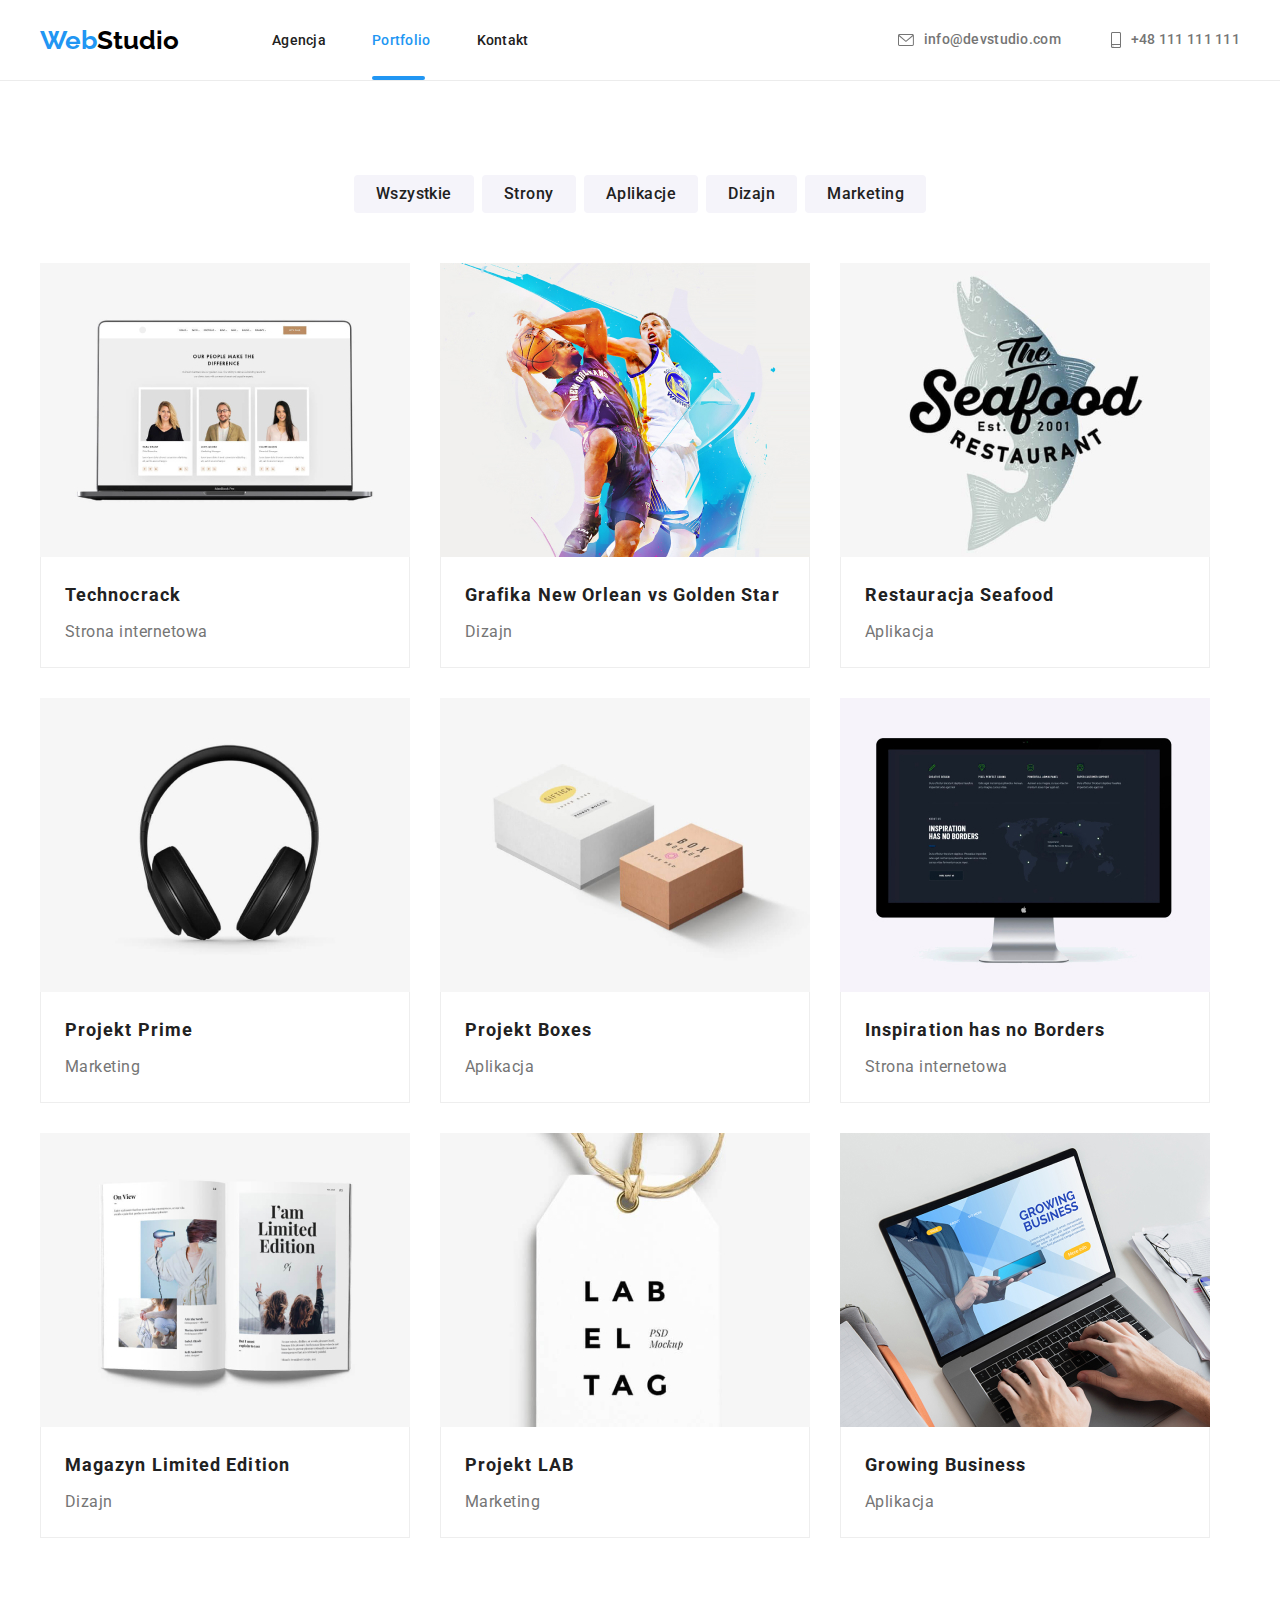
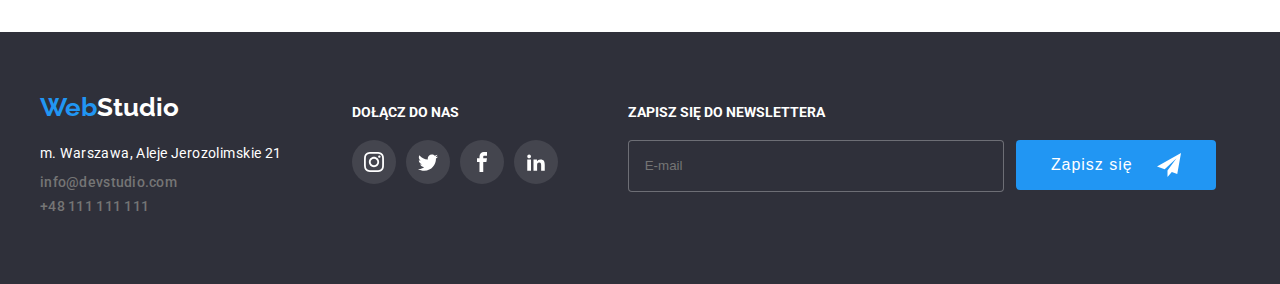
==== portfolio.html @ b1556768 "New files added" ====
<!DOCTYPE html>
<html lang="pl">
  <head>
    <meta charset="UTF-8" />
    <meta http-equiv="X-UA-Compatible" content="IE=edge" />
    <meta name="viewport" content="width=device-width, initial-scale=1.0" />
    <link rel="preconnect" href="https://fonts.googleapis.com" />
    <link
      rel="stylesheet"
      href="https://cdnjs.cloudflare.com/ajax/libs/modern-normalize/1.1.0/modern-normalize.min.css"
      integrity="sha512-wpPYUAdjBVSE4KJnH1VR1HeZfpl1ub8YT/NKx4PuQ5NmX2tKuGu6U/JRp5y+Y8XG2tV+wKQpNHVUX03MfMFn9Q=="
      crossorigin="anonymous"
      referrerpolicy="no-referrer"
    />
    <link rel="preconnect" href="https://fonts.gstatic.com" crossorigin />
    <link
      href="https://fonts.googleapis.com/css2?family=Raleway:wght@700&family=Roboto:wght@400;500;700;900&display=swap"
      rel="stylesheet"
    />
    <link rel="stylesheet" href="css/styles.css" />
    <title>Portfolio</title>
  </head>
  <body>
    <header>
      <!-- NAV BOX -->
      <div class="site-nav">
        <div class="container main-nav-box">
          <nav class="nav-box">
            <a class="logo" href="index.html"><span class="logoweb">Web</span>Studio</a>
            <ul class="list nav-list">
              <li class="nav-list-item">
                <a class="nav-list-item-link" href="index.html">Agencja</a>
              </li>
              <li class="nav-list-item">
                <a class="nav-list-item-link is-active" href="portfolio.html">Portfolio</a>
              </li>
              <li class="nav-list-item">
                <a class="nav-list-item-link" href="index.html">Kontakt</a>
              </li>
            </ul>
          </nav>
          <div class="contact-box">
            <div class="contact-svg">
              <a class="contact-links" href="mailto:info@devstudio.com">
                <svg class="contact-links-svg" width="16" height="12">
                  <use href="images/icons.svg#icon-envelope"></use>
                </svg>
                info@devstudio.com
              </a>
            </div>
            <div class="contact-svg">
              <a class="contact-links" href="tel:+48111111111">
                <svg class="contact-links-svg" width="10" height="16">
                  <use href="images/icons.svg#icon-smartphone"></use>
                </svg>
                +48 111 111 111
              </a>
            </div>
          </div>
        </div>
      </div>
    </header>
    <!-- PICTRURE GRID BUTTON-->
    <main>
      <div class="container section">
        <ul class="list button-list">
          <li><button class="button-list-item" type="button">Wszystkie</button></li>
          <li><button class="button-list-item" type="button">Strony</button></li>
          <li><button class="button-list-item" type="button">Aplikacje</button></li>
          <li><button class="button-list-item" type="button">Dizajn</button></li>
          <li><button class="button-list-item" type="button">Marketing</button></li>
        </ul>
        <!-- PICTRURE GRID -->
        <ul class="list pictures-list">
          <li>
            <div class="pictures-list-item">
              <div class="picture-overlay">
                <img src="images/laptop.jpg" alt="laptop" width="370" height="294" />
                <div class="overlay">
                  <p class="overlay-text">
                    Technocrack jest popularną platformą wykorzystywaną do rozpowszechniania
                    koronawirusa. Firmy wykorzystują tę platformę do celów szpiegowskich i ataków na
                    niezabezpieczone serwery konkurencji
                  </p>
                </div>
              </div>
              <div class="caption-box">
                <h3 class="picture-caption">Technocrack</h3>
                <p class="secondary-picture-caption">Strona internetowa</p>
              </div>
            </div>
          </li>
          <li>
            <div class="pictures-list-item">
              <div class="picture-overlay">
                <img
                  src="images/basketballplayers.jpg"
                  alt="mężczyżni grający w koszykówkę"
                  width="370"
                  height="294"
                />
                <div class="overlay">
                  <p class="overlay-text">
                    Technocrack jest popularną platformą wykorzystywaną do rozpowszechniania
                    koronawirusa. Firmy wykorzystują tę platformę do celów szpiegowskich i ataków na
                    niezabezpieczone serwery konkurencji
                  </p>
                </div>
              </div>
              <div class="caption-box">
                <h3 class="picture-caption">Grafika New Orlean vs Golden Star</h3>
                <p class="secondary-picture-caption">Dizajn</p>
              </div>
            </div>
          </li>
          <li>
            <div class="pictures-list-item">
              <div class="picture-overlay">
                <img
                  src="images/seafoodrestaurant.jpg"
                  alt="logo restauracji z owocami morza"
                  width="370"
                  height="294"
                />
                <div class="overlay">
                  <p class="overlay-text">
                    Technocrack jest popularną platformą wykorzystywaną do rozpowszechniania
                    koronawirusa. Firmy wykorzystują tę platformę do celów szpiegowskich i ataków na
                    niezabezpieczone serwery konkurencji
                  </p>
                </div>
              </div>
              <div class="caption-box">
                <h3 class="picture-caption">Restauracja Seafood</h3>
                <p class="secondary-picture-caption">Aplikacja</p>
              </div>
            </div>
          </li>
          <li>
            <div class="pictures-list-item">
              <div class="picture-overlay">
                <img
                  src="images/headphones.jpg"
                  alt="słuchawki bezprzewodowe"
                  width="370"
                  height="294"
                />
                <div class="overlay">
                  <p class="overlay-text">
                    Technocrack jest popularną platformą wykorzystywaną do rozpowszechniania
                    koronawirusa. Firmy wykorzystują tę platformę do celów szpiegowskich i ataków na
                    niezabezpieczone serwery konkurencji
                  </p>
                </div>
              </div>
              <div class="caption-box">
                <h3 class="picture-caption">Projekt Prime</h3>
                <p class="secondary-picture-caption">Marketing</p>
              </div>
            </div>
          </li>
          <li>
            <div class="pictures-list-item">
              <div class="picture-overlay">
                <img
                  src="images/boxes.jpg"
                  alt="większe białe pudełko i bladoróżowe mniejsze"
                  width="370"
                  height="294"
                />
                <div class="overlay">
                  <p class="overlay-text">
                    Technocrack jest popularną platformą wykorzystywaną do rozpowszechniania
                    koronawirusa. Firmy wykorzystują tę platformę do celów szpiegowskich i ataków na
                    niezabezpieczone serwery konkurencji
                  </p>
                </div>
              </div>
              <div class="caption-box">
                <h3 class="picture-caption">Projekt Boxes</h3>
                <p class="secondary-picture-caption">Aplikacja</p>
              </div>
            </div>
          </li>
          <li>
            <div class="pictures-list-item">
              <div class="picture-overlay">
                <img
                  src="images/monitor.jpg"
                  alt="monitor komputera stacjonarnego"
                  width="370"
                  height="294"
                />
                <div class="overlay">
                  <p class="overlay-text">
                    Technocrack jest popularną platformą wykorzystywaną do rozpowszechniania
                    koronawirusa. Firmy wykorzystują tę platformę do celów szpiegowskich i ataków na
                    niezabezpieczone serwery konkurencji
                  </p>
                </div>
              </div>
              <div class="caption-box">
                <h3 class="picture-caption">Inspiration has no Borders</h3>
                <p class="secondary-picture-caption">Strona internetowa</p>
              </div>
            </div>
          </li>
          <li>
            <div class="pictures-list-item">
              <div class="picture-overlay">
                <img
                  src="images/newspaperpage.jpg"
                  alt="otwarty magazyn/gazeta"
                  width="370"
                  height="294"
                />
                <div class="overlay">
                  <p class="overlay-text">
                    Technocrack jest popularną platformą wykorzystywaną do rozpowszechniania
                    koronawirusa. Firmy wykorzystują tę platformę do celów szpiegowskich i ataków na
                    niezabezpieczone serwery konkurencji
                  </p>
                </div>
              </div>
              <div class="caption-box">
                <h3 class="picture-caption">Magazyn Limited Edition</h3>
                <p class="secondary-picture-caption">Dizajn</p>
              </div>
            </div>
          </li>
          <li>
            <div class="pictures-list-item">
              <div class="picture-overlay">
                <img
                  src="images/pendant.jpg"
                  alt="zawieszka z napisem label tag"
                  width="370"
                  height="294"
                />
                <div class="overlay">
                  <p class="overlay-text">
                    Technocrack jest popularną platformą wykorzystywaną do rozpowszechniania
                    koronawirusa. Firmy wykorzystują tę platformę do celów szpiegowskich i ataków na
                    niezabezpieczone serwery konkurencji
                  </p>
                </div>
              </div>
              <div class="caption-box">
                <h3 class="picture-caption">Projekt LAB</h3>
                <p class="secondary-picture-caption">Marketing</p>
              </div>
            </div>
          </li>
          <li>
            <div class="pictures-list-item">
              <div class="picture-overlay">
                <img
                  src="images/computerwork.jpg"
                  alt="praca na laptopie"
                  width="370"
                  height="294"
                />
                <div class="overlay">
                  <p class="overlay-text">
                    Technocrack jest popularną platformą wykorzystywaną do rozpowszechniania
                    koronawirusa. Firmy wykorzystują tę platformę do celów szpiegowskich i ataków na
                    niezabezpieczone serwery konkurencji
                  </p>
                </div>
              </div>
              <div class="caption-box">
                <h3 class="picture-caption">Growing Business</h3>
                <p class="secondary-picture-caption">Aplikacja</p>
              </div>
            </div>
          </li>
        </ul>
      </div>
    </main>
    <!-- FOOTER BOX -->
    <footer class="footer-box">
      <section class="container main-footer-box">
        <div class="footer-contact-logo">
          <div class="footer-logo">
            <a class="logo secondary-logo" href="index.html"
              ><span class="logoweb">Web</span>Studio</a
            >
          </div>
          <ul class="list contact-list">
            <li><div class="footer-contacts">m. Warszawa, Aleje Jerozolimskie 21</div></li>
            <li>
              <a class="footer-contacts contact-links" href="mailto:info@devstudio.com"
                >info@devstudio.com</a
              >
            </li>
            <li>
              <a class="footer-contacts contact-links" href="tel:+48111111111">+48 111 111 111</a>
            </li>
          </ul>
        </div>
        <div class="social-media-icons-footer">
          <h3 class="footer-header">Dołącz do nas</h3>
          <div class="footer-icons-box">
            <a class="footer-icon-social-media" href="#">
              <svg class="footer-icons" width="44" height="44">
                <use
                  width="20"
                  height="20"
                  x="12"
                  y="12"
                  href="images/icons.svg#icon-instagram"
                ></use>
              </svg>
            </a>
            <a class="footer-icon-social-media" href="#">
              <svg class="footer-icons" width="44" height="44">
                <use
                  width="20"
                  height="20"
                  x="12"
                  y="12"
                  href="images/icons.svg#icon-twitter"
                ></use>
              </svg>
            </a>
            <a class="footer-icon-social-media" href="#">
              <svg class="footer-icons" width="44" height="44">
                <use
                  width="20"
                  height="20"
                  x="12"
                  y="12"
                  href="images/icons.svg#icon-facebook"
                ></use>
              </svg>
            </a>
            <a class="footer-icon-social-media" href="#">
              <svg class="footer-icons" width="44" height="44">
                <use
                  width="20"
                  height="20"
                  x="12"
                  y="12"
                  href="images/icons.svg#icon-linkedin2"
                ></use>
              </svg>
            </a>
          </div>
        </div>
        <div class="newsletter-box">
          <label for="newsletter-email"
            ><h3 class="footer-header">Zapisz się do newslettera</h3></label
          >
          <div class="newsletter-label">
            <input
              id="newsletter-email"
              type="email"
              name="email"
              class="newsletter-input"
              placeholder="E-mail"
            />
            <button class="newsletter-button" type="submit">
              <div class="newsletter-button-box">
                Zapisz się
                <svg class="newsletter-icon-svg" width="24" height="24">
                  <use href="images/icons.svg#icon-icon-send"></use>
                </svg>
              </div>
            </button>
          </div>
        </div>
      </section>
    </footer>
  </body>
</html>
---- css/styles.css ----
:root {
  --brand-color: #212121;
  --secondary-color: #757575;
  --focus-color: #2196f3;
  --white-color: #ffffff;
  --black-color: #000000;
  --main-background-color: #2f303a;
  --button-background-color: #f5f4fa;
  --title-background-color: rgba(47, 48, 58, 0.4);
  --icon-color: #afb1b8;
}

body {
  font-family: 'Roboto', sans-serif;
  color: var(--brand-color);
}

.logo {
  font-family: 'Raleway', sans-serif;
  font-weight: 700;
  font-size: 26px;
  text-decoration: none;
  color: var(--black-color);
}

.logoweb {
  color: var(--focus-color);
}

.nav-list-item {
  font-family: 'Roboto', sans-serif;
  font-weight: 500;
  font-size: 14px;
  line-height: 1, 1;
  letter-spacing: 0.02em;
  color: var(--brand-color);
}

.nav-list-item-link {
  color: var(--brand-color);
  text-decoration: none;
  transition-property: color;
  transition-duration: 250ms;
  transition-timing-function: cubic-bezier(0.4, 0, 0.2, 1);
}

.nav-list-item-link:hover,
.nav-list-item-link:focus {
  color: var(--focus-color);
  text-decoration: none;
}
.is-active {
  position: relative;
  color: var(--focus-color);
}
.is-active::after {
  content: '';
  display: block;
  position: absolute;
  width: 53px;
  height: 4px;
  top: 44px;
  background-color: var(--focus-color);
  border-radius: 2px;
}
.contact-links {
  font-family: 'Roboto', sans-serif;
  font-weight: 500;
  font-size: 14px;
  line-height: 1.1;
  letter-spacing: 0.02em;
  color: var(--secondary-color);
  text-decoration: none;
  display: flex;
  gap: 10px;
  align-items: center;
  transition-property: color;
  transition-duration: 250ms;
  transition-timing-function: cubic-bezier(0.4, 0, 0.2, 1);
}

.contact-links:hover,
.contact-links:focus {
  color: var(--focus-color);
  text-decoration: none;
}
.contact-links-svg {
  fill: var(--secondary-color);
  transition-property: fill;
  transition-duration: 250ms;
  transition-timing-function: cubic-bezier(0.4, 0, 0.2, 1);
}
.contact-links:hover > .contact-links-svg,
.contact-links:focus > .contact-links-svg {
  fill: var(--focus-color);
}
.page-title {
  font-weight: 900;
  font-size: 44px;
  line-height: 1.36;
  text-align: center;
  letter-spacing: 0.06em;
  text-transform: uppercase;
  color: var(--white-color);
}
.title-section {
  background-color: var(--main-background-color);
}
.title-box {
  max-width: 1600px;
  background-image: linear-gradient(
      to top,
      var(--title-background-color),
      var(--title-background-color)
    ),
    url('../images/backgroundpic.jpg');
  background-position: center;
  margin: 0 auto;
}

.button-title {
  font-weight: 700;
  font-size: 16px;
  line-height: 1.87;
  display: flex;
  align-items: center;
  text-align: center;
  letter-spacing: 0.06em;
  color: var(--white-color);
  background: var(--focus-color);
  cursor: pointer;
  border-radius: 4px;
  border: none;
  padding: 10px 41px 10px 42px;
}

.main-text {
  font-size: 14px;
  line-height: 1.71;
  letter-spacing: 0.03em;
  color: var(--secondary-color);
}

.main-text-title {
  font-weight: 700;
  font-size: 14px;
  line-height: 1.14;
  letter-spacing: 0.03em;
  text-transform: uppercase;
  margin-bottom: 10px;
  margin-top: 30px;
}

.secondary-heading {
  font-weight: 700;
  font-size: 36px;
  line-height: 1.16;
  text-align: center;
  letter-spacing: 0.03em;
  margin-bottom: 50px;
}

.team-name {
  font-weight: 500;
  font-size: 16px;
  line-height: 1.18;
  text-align: center;
  letter-spacing: 0.03em;
  margin-top: 30px;
  margin-bottom: 10px;
  padding: 0;
}

.team-job {
  font-size: 16px;
  line-height: 1.18;
  text-align: center;
  letter-spacing: 0.03em;
  color: var(--secondary-color);
  margin-bottom: 16px;
}

.footer-box {
  background-color: var(--main-background-color);
}

.contact-list {
  font-size: 14px;
  line-height: 1.71;
  letter-spacing: 0.03em;
  color: var(--white-color);
}
.button-list-item {
  font-family: inherit;
  font-weight: 500;
  font-size: 16px;
  line-height: 1.62;
  text-align: center;
  letter-spacing: 0.03em;
  background-color: var(--button-background-color);
  color: inherit;
  cursor: pointer;
  padding: 6px 22px;
  border: none;
  border-radius: 4px;
  transition-property: color, background-color, box-shadow;
  transition-duration: 250ms;
  transition-timing-function: cubic-bezier(0.4, 0, 0.2, 1);
}

.button-list-item:hover,
.button-list-item:focus {
  color: var(--white-color);
  background-color: var(--focus-color);
  box-shadow: 0px 2px 2px 0px rgba(0, 0, 0, 0.12);
  box-shadow: 0px 1px 2px 0px rgba(0, 0, 0, 0.08);
  box-shadow: 0px 3px 1px 0px rgba(0, 0, 0, 0.1);
}

.picture-caption {
  font-weight: 700;
  font-size: 18px;
  line-height: 2;
  letter-spacing: 0.06em;
  padding-left: 24px;
  padding-right: 24px;
  padding-top: 20px;
  margin-bottom: 4px;
}

.secondary-picture-caption {
  font-size: 16px;
  line-height: 1.87;
  letter-spacing: 0.03em;
  color: var(--secondary-color);
  padding: 0 24px 20px;
}
.list {
  list-style-type: none;
}
* {
  margin: 0;
  padding: 0;
}
.container {
  max-width: 1200px;
  margin: 0 auto;
  padding-left: 15px;
  padding-right: 15px;
}
.main-nav-box {
  display: flex;
  justify-content: space-between;
  align-items: center;
}
.nav-box {
  display: flex;
  align-items: center;
}
.nav-list {
  display: flex;
  gap: 46px;
  padding-top: 32px;
  padding-bottom: 32px;
  margin-left: 93px;
}
.contact-box {
  display: flex;
  padding-top: 32px;
  padding-bottom: 32px;
  gap: 50px;
}
.site-nav {
  border-bottom: 1px solid #ececec;
}
.title-container {
  display: flex;
  flex-direction: column;
  align-items: center;
  justify-content: center;
  gap: 30px;
  padding: 200px 0;
}
.section {
  padding-top: 94px;
  padding-bottom: 94px;
}
.main-text-list {
  display: flex;
  gap: 30px;
  padding: 0;
}
.picture-box {
  display: flex;
  justify-content: space-between;
  gap: 30px;
  margin-bottom: 94px;
}
.team-list {
  display: flex;
  justify-content: space-between;
  padding: 0;
  gap: 30px;
}
.team-list-item {
  background-color: #ffffff;
  border-bottom-right-radius: 4px;
  border-bottom-left-radius: 4px;
  box-shadow: 0px 2px 1px 0px rgba(0, 0, 0, 0.2);
  box-shadow: 0px 1px 1px 0px rgba(0, 0, 0, 0.14);
  box-shadow: 0px 1px 3px 0px rgba(0, 0, 0, 0.12);
}
.team-section {
  background-color: #f5f4fa;
}
.footer-logo {
  padding-top: 60px;
  margin-bottom: 20px;
}
.footer-contacts {
  margin-bottom: 9px;
}
.contact-list {
  padding-bottom: 60px;
}
.button-list {
  display: flex;
  align-items: center;
  gap: 8px;
  justify-content: center;
  margin-bottom: 50px;
}
.pictures-list {
  display: flex;
  flex-wrap: wrap;
  gap: 30px;
}
.pictures-list-item {
  flex-basis: calc((100% - 60px) / 3);
  transition-property: box-shadow;
  transition-duration: 250ms;
  transition-timing-function: cubic-bezier(0.4, 0, 0.2, 1);
}
.caption-box {
  border-bottom: 1px solid #eeeeee;
  border-left: 1px solid #eeeeee;
  border-right: 1px solid #eeeeee;
}
.pictures-list-item * {
  display: block;
}
.team-list-item * {
  display: block;
}
.secondary-logo {
  color: var(--white-color);
}
.pictures-list-item:hover {
  box-shadow: 1px 4px 6px 0px rgba(0, 0, 0, 0.16);
  box-shadow: 0px 4px 4px 0px rgba(0, 0, 0, 0.06);
  box-shadow: 0px 1px 1px 0px rgba(0, 0, 0, 0.12);
}
.logos-box {
  display: flex;
  gap: 30px;
}
.main-text-icon {
  display: flex;
  justify-content: center;
  align-items: center;
  padding: 25px 100px;
  background-color: var(--button-background-color);
  border-radius: 4px;
}
.team-icons {
  fill: var(--icon-color);
  transition-property: fill;
  transition-duration: 250ms;
  transition-timing-function: cubic-bezier(0.4, 0, 0.2, 1);
}
.social-media-icons-box {
  display: flex;
  align-items: center;
  justify-content: space-between;
  padding-bottom: 30px;
  padding-left: 32px;
  padding-right: 32px;
}
.icon-social-media {
  transition-property: background-color, border-radius;
  transition-duration: 250ms;
  transition-timing-function: cubic-bezier(0.4, 0, 0.2, 1);
}
.icon-social-media:hover,
.icon-social-media:focus {
  background-color: var(--focus-color);
  border-radius: 50%;
}
.icon-social-media:hover > .team-icons,
.icon-social-media:focus > .team-icons {
  fill: var(--white-color);
}
.client-logo {
  border: 1px solid var(--icon-color);
  border-radius: 4px;
  display: flex;
  align-items: center;
  justify-content: center;
  fill: var(--icon-color);
  padding: 16px 32px;
  transition-property: fill, border-color;
  transition-duration: 250ms;
  transition-timing-function: cubic-bezier(0.4, 0, 0.2, 1);
}
.client-logo:hover,
.client-logo:focus {
  fill: var(--focus-color);
  border-color: var(--focus-color);
}
.main-footer-box {
  display: flex;
  justify-items: space-between;
  gap: 70px;
}
.footer-icons-box {
  display: flex;
  align-items: center;
  justify-content: space-between;
  padding-bottom: 100px;
  padding-top: 20px;
  gap: 10px;
}
.footer-icon-social-media {
  text-decoration: none;
  background-color: rgba(255, 255, 255, 0.1);
  border-radius: 50%;
  width: 44px;
  height: 44px;
  transition-property: background-color;
  transition-duration: 250ms;
  transition-timing-function: cubic-bezier(0.4, 0, 0.2, 1);
}
.footer-icons {
  fill: var(--white-color);
}
.footer-icon-social-media:hover,
.footer-icon-social-media:focus {
  background-color: var(--focus-color);
  border-radius: 50%;
}
.footer-header {
  color: var(--white-color);
  text-transform: uppercase;
  font-size: 14px;
  line-height: 16px;
}
.newsletter-box {
  padding-top: 72px;
}
.social-media-icons-footer {
  padding-top: 72px;
}
.is-hidden {
  pointer-events: none;
  visibility: hidden;
  opacity: 0;
}
.modal {
  position: absolute;
  background-color: var(--white-color);
  box-shadow: 0px 2px 1px 0px rgba(0, 0, 0, 0.2);
  box-shadow: 0px 1px 1px 0px rgba(0, 0, 0, 0.14);
  box-shadow: 0px 1px 3px 0px rgba(0, 0, 0, 0.12);
  width: 528px;
  height: 581px;
  top: 221px;
  transition-property: transform;
  transition-duration: 300ms;
  transition-timing-function: linear;
  transform: scale(1);
}
.is-hidden .modal {
  transform: scale(0);
}
.backdrop-modal {
  position: fixed;
  width: 100%;
  height: 100%;
  background: rgba(0, 0, 0, 0.2);
  top: 0;
  left: 0;
  display: flex;
  align-items: center;
  justify-content: center;
  transition: visibility 500ms linear, opacity 500ms linear;
}

.modal-button {
  position: absolute;
  top: 0;
  right: 0;
  width: 30px;
  height: 30px;
  border-radius: 50%;
  background-color: var(--white-color);
  margin: 8px;
  border: 1px solid rgba(0, 0, 0, 0.1);
  color: rgba(0, 0, 0, 1);
}
.picture {
  width: 370px;
  height: 294px;
  position: relative;
}
.picture-descripion {
  text-transform: uppercase;
  font-size: 14px;
  line-height: 16px;
  text-align: Center;
  letter-spacing: 0.03em;
  color: var(--white-color);
  width: 100%;
  height: 70px;
  background: rgba(47, 48, 58, 0.8);
  bottom: 0;
  right: 0;
  position: absolute;
  padding: 27px 90px;
}
.picture-overlay {
  position: relative;
  overflow: hidden;
}
.overlay {
  position: absolute;
  top: 0;
  left: 0;
  width: 100%;
  height: 100%;
  background: rgba(33, 150, 243, 0.9);
  transform: translatey(100%);
  transition: transform 250ms ease;
}
.pictures-list-item:hover .overlay {
  transform: translatex(0);
}
.overlay-text {
  color: var(--white-color);
  font-size: 18px;
  line-height: 28px;
  letter-spacing: 0.03em;
  padding: 49px 45px 49px 45px;
}
.newsletter-button {
  background-color: var(--focus-color);
  color: var(--white-color);
  font-size: 16px;
  line-height: 30px;
  letter-spacing: 0.06em;
  width: 200px;
  height: 50px;
  border: none;
  border-radius: 4px;
  padding: 10px 0;
}
.newsletter-input {
  width: 358px;
  height: 50px;
  background-color: var(--main-background-color);
  border: 1px solid rgba(255, 255, 255, 0.3);
  border-radius: 4px;
  padding-left: 16px;
}
.newsletter-input:focus {
  outline: 0;
}
.newsletter-label {
  display: flex;
  gap: 12px;
  margin-top: 20px;
}
.newsletter-button-box {
  display: flex;
  justify-content: center;
  align-items: center;
  gap: 24px;
}
.modal-form {
  display: flex;
  flex-direction: column;
  padding: 40px;
}
.form-header {
  color: var(--brand-color);
  font-size: 20px;
  line-height: 23px;
  letter-spacing: 0.03em;
  text-align: center;
  margin-bottom: 12px;
}
.label-header {
  color: var(--secondary-color);
  font-size: 12px;
  line-height: 14px;
  text-align: Left;
  letter-spacing: 0.01em;
  margin-bottom: 4px;
}
.modal-form-input {
  width: 100%;
  height: 40px;
  border: 1px solid rgba(33, 33, 33, 0.2);
  border-radius: 4px;
  margin-bottom: 10px;
  transition-property: border;
  transition-duration: 250ms;
  transition-timing-function: cubic-bezier(0.4, 0, 0.2, 1);
  padding-left: 42px;
}
.modal-form-input:focus,
.comment-textarea:focus {
  outline: 0;
  border: 1px solid var(--focus-color);
}
.modal-form-input-box {
  position: relative;
}
.modal-form-icon-svg {
  position: absolute;
  top: 11px;
  left: 12px;
  transition-property: fill;
  transition-duration: 250ms;
  transition-timing-function: cubic-bezier(0.4, 0, 0.2, 1);
}
.modal-form-input:focus + .modal-form-icon-svg {
  fill: var(--focus-color);
}
.comment-textarea {
  padding: 12px 16px;
  border: 1px solid rgba(33, 33, 33, 0.2);
  border-radius: 4px;
  resize: none;
  height: 120px;
  margin-bottom: 20px;
}

.comment-textarea::placeholder {
  font-size: 12px;
  line-height: 14px;
  text-align: Left;
  letter-spacing: 0.01em;
}
.modal-form-button {
  width: 200px;
  height: 50px;
  background-color: var(--focus-color);
  border-radius: 4px;
  border: none;
  color: var(--white-color);
  font-size: 16px;
  line-height: 30px;
  letter-spacing: 0.06em;
  margin: 0 auto;
}
.statute-links {
  color: var(--focus-color);
}
.statute-label {
  color: var(--secondary-color);
  font-size: 14px;
  line-height: 24px;
  letter-spacing: 0.03em;
  margin-bottom: 30px;
  margin-right: auto;
  margin-left: auto;
}
.statute-label .statute-input {
  appearance: none;
  background: var(--white-color);
  margin: 0;
  border: 2px solid var(--black-color);
  border-radius: 4px;
  width: 16px;
  height: 15px;
}
.checkbox-svg {
  display: flex;
  align-items: center;
  justify-content: center;
  position: absolute;
  top: 1px;
  left: 0;
  opacity: 0;
  background-color: var(--focus-color);
  border-radius: 4px;
  width: 16px;
  height: 15px;
}
.statute-label .statute-input:checked + .checkbox-svg {
  opacity: 1;
  fill: var(--white-color);
}
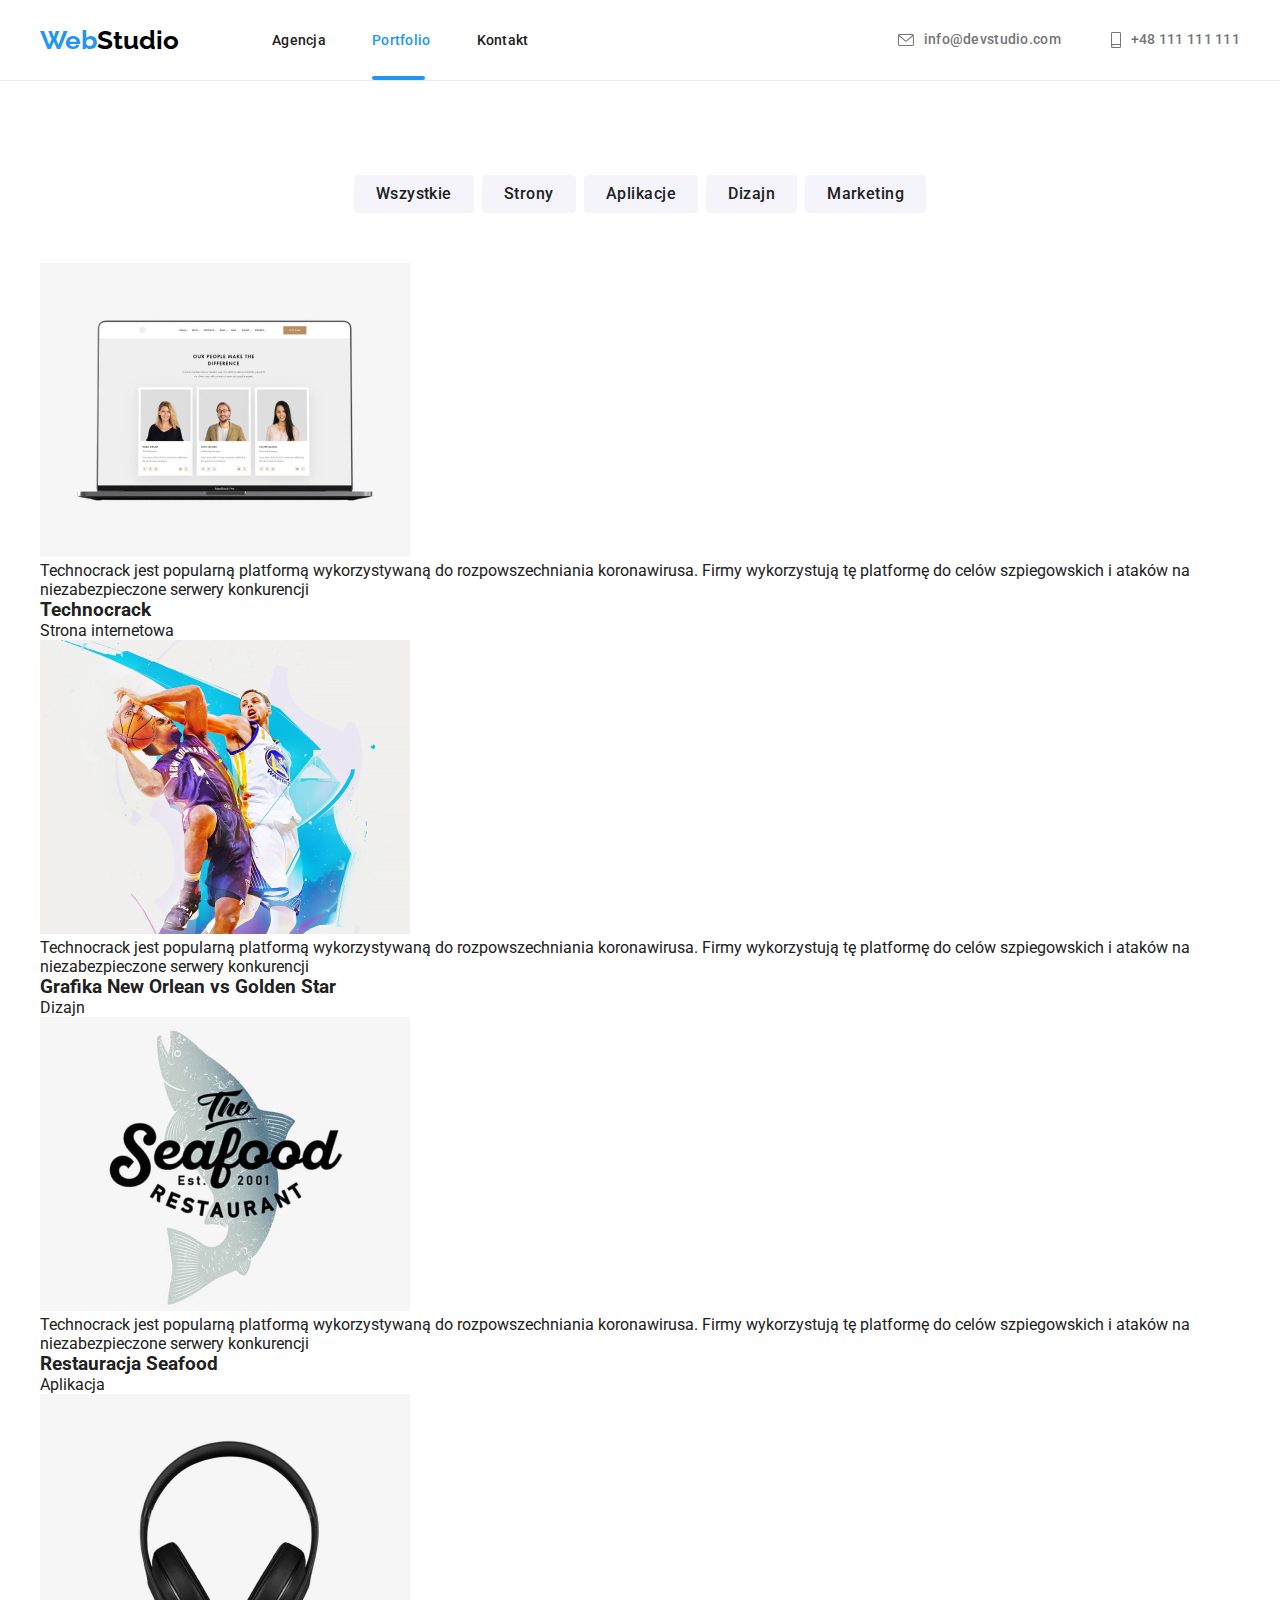
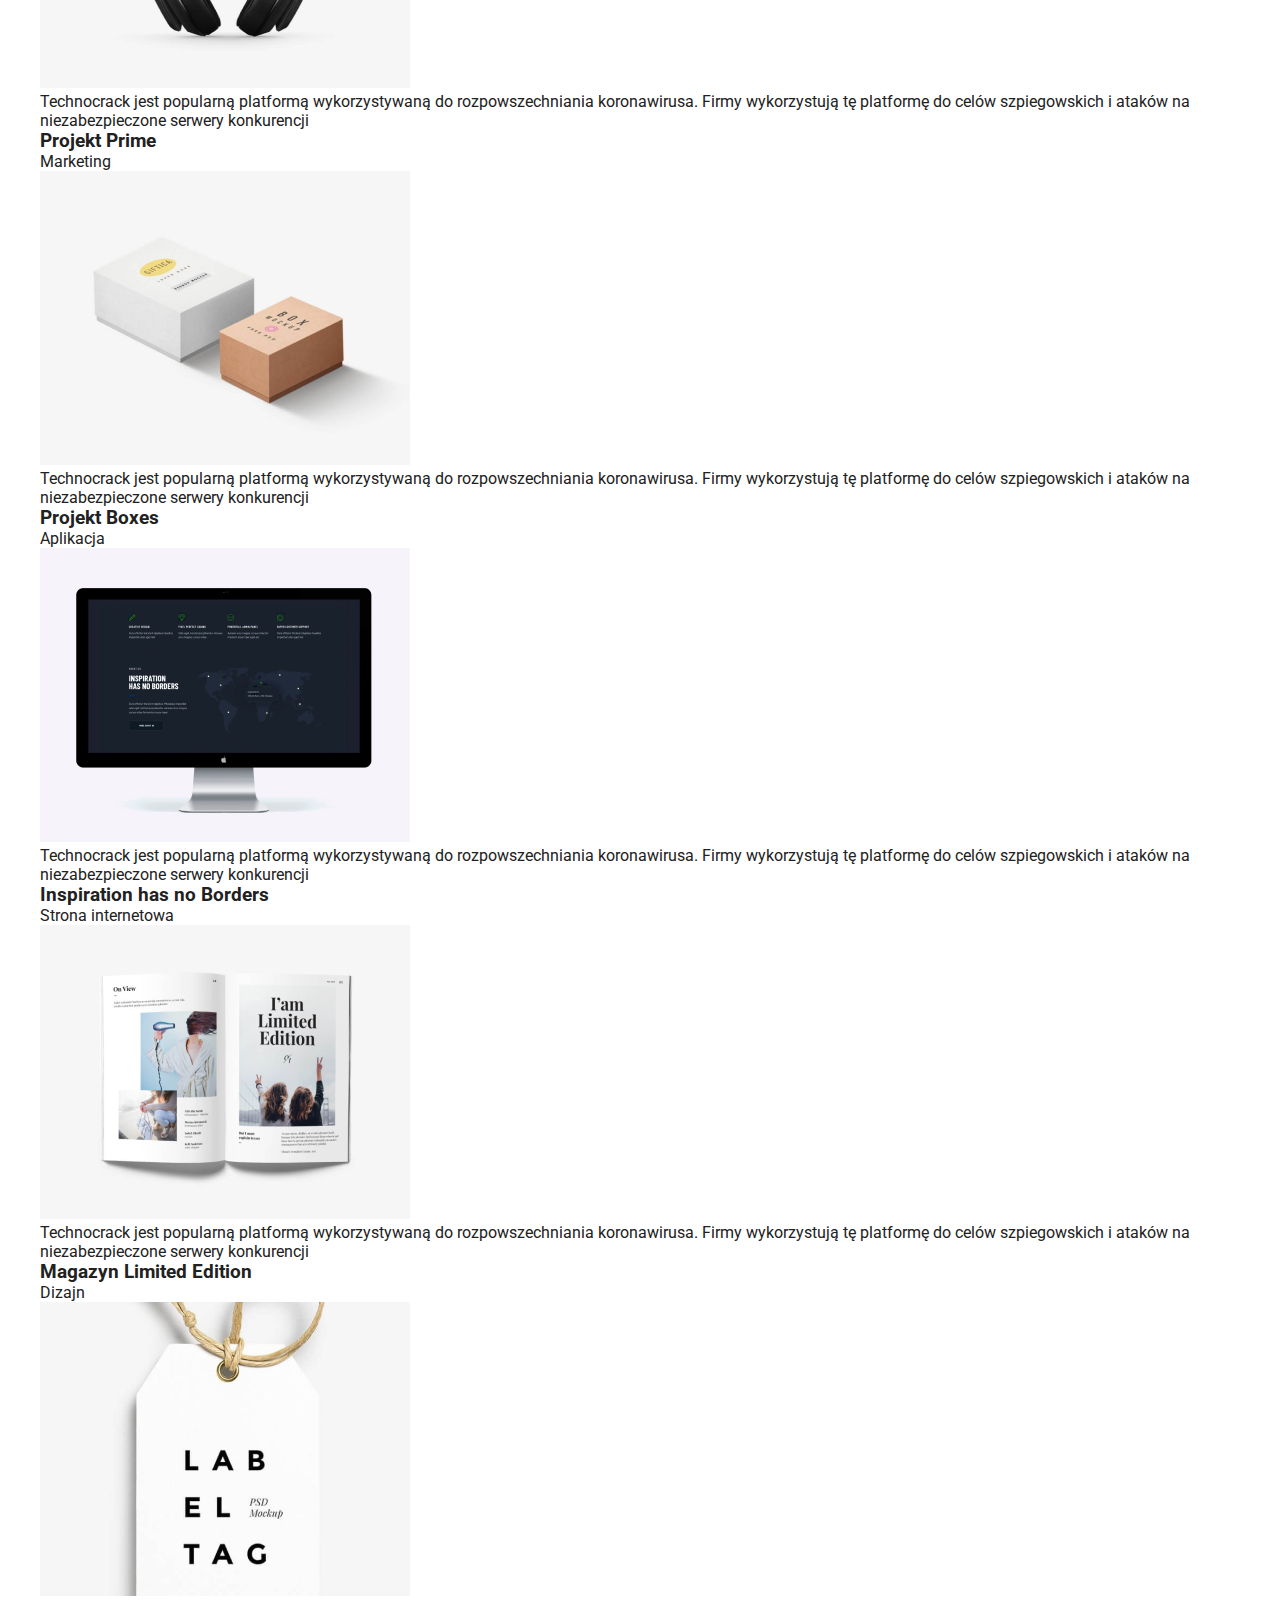
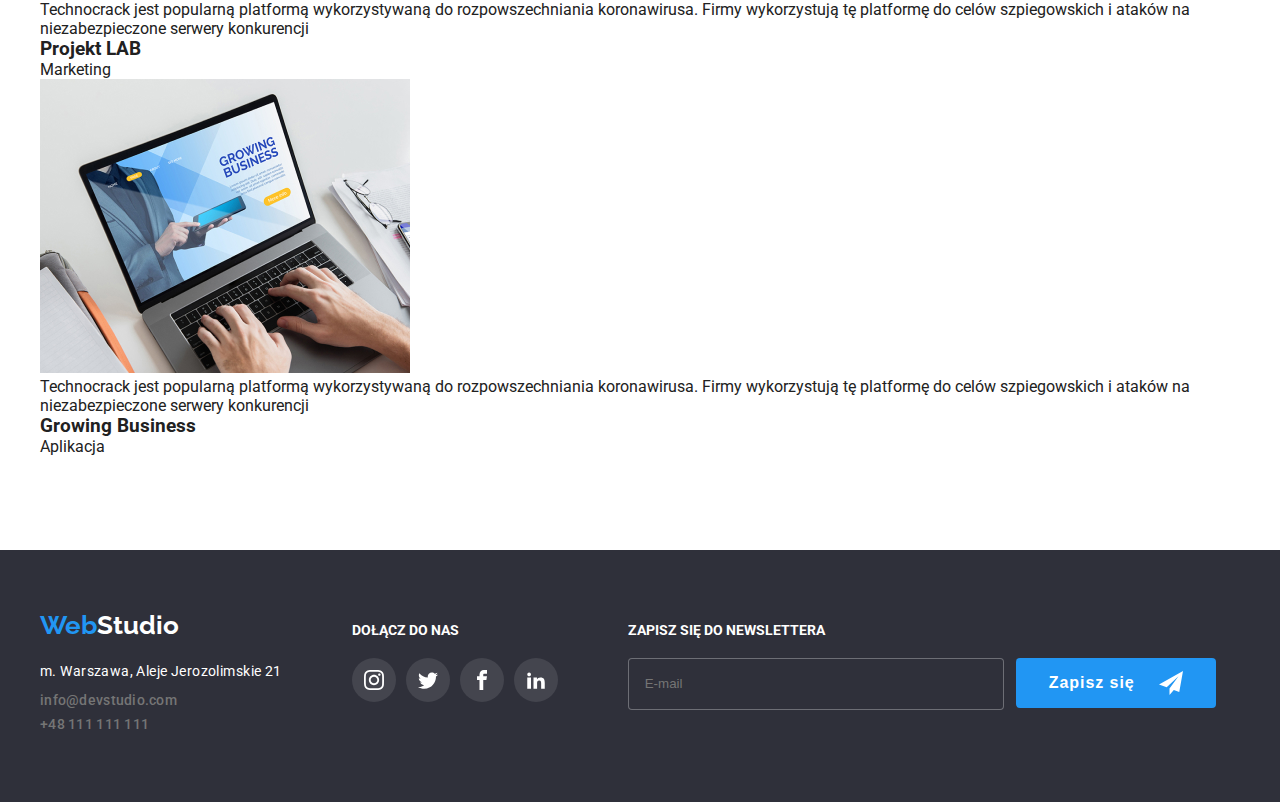
==== commit cb5fd786: "SCSS Button-grid" ====
--- a/portfolio.html
+++ b/portfolio.html
@@ -17,40 +17,40 @@
       href="https://fonts.googleapis.com/css2?family=Raleway:wght@700&family=Roboto:wght@400;500;700;900&display=swap"
       rel="stylesheet"
     />
-    <link rel="stylesheet" href="css/styles.css" />
+    <link rel="stylesheet" href="css/main.min.css" />
     <title>Portfolio</title>
   </head>
   <body>
     <header>
       <!-- NAV BOX -->
       <div class="site-nav">
-        <div class="container main-nav-box">
+        <div class="container header-box">
           <nav class="nav-box">
-            <a class="logo" href="index.html"><span class="logoweb">Web</span>Studio</a>
+            <a class="logo" href="index.html"><span class="logo__web">Web</span>Studio</a>
             <ul class="list nav-list">
-              <li class="nav-list-item">
-                <a class="nav-list-item-link" href="index.html">Agencja</a>
+              <li class="nav-list__item">
+                <a class="nav-list__link" href="index.html">Agencja</a>
               </li>
-              <li class="nav-list-item">
-                <a class="nav-list-item-link is-active" href="portfolio.html">Portfolio</a>
+              <li class="nav-list__item">
+                <a class="nav-list__link nav-list__link--active" href="portfolio.html">Portfolio</a>
               </li>
-              <li class="nav-list-item">
-                <a class="nav-list-item-link" href="index.html">Kontakt</a>
+              <li class="nav-list__item">
+                <a class="nav-list__link" href="index.html">Kontakt</a>
               </li>
             </ul>
           </nav>
           <div class="contact-box">
-            <div class="contact-svg">
+            <div class="contact-box__svg">
               <a class="contact-links" href="mailto:info@devstudio.com">
-                <svg class="contact-links-svg" width="16" height="12">
+                <svg class="contact-box__icon" width="16" height="12">
                   <use href="images/icons.svg#icon-envelope"></use>
                 </svg>
                 info@devstudio.com
               </a>
             </div>
-            <div class="contact-svg">
+            <div class="contact-box__svg">
               <a class="contact-links" href="tel:+48111111111">
-                <svg class="contact-links-svg" width="10" height="16">
+                <svg class="contact-box__icon" width="10" height="16">
                   <use href="images/icons.svg#icon-smartphone"></use>
                 </svg>
                 +48 111 111 111
@@ -64,11 +64,11 @@
     <main>
       <div class="container section">
         <ul class="list button-list">
-          <li><button class="button-list-item" type="button">Wszystkie</button></li>
-          <li><button class="button-list-item" type="button">Strony</button></li>
-          <li><button class="button-list-item" type="button">Aplikacje</button></li>
-          <li><button class="button-list-item" type="button">Dizajn</button></li>
-          <li><button class="button-list-item" type="button">Marketing</button></li>
+          <li><button class="button-list__item" type="button">Wszystkie</button></li>
+          <li><button class="button-list__item" type="button">Strony</button></li>
+          <li><button class="button-list__item" type="button">Aplikacje</button></li>
+          <li><button class="button-list__item" type="button">Dizajn</button></li>
+          <li><button class="button-list__item" type="button">Marketing</button></li>
         </ul>
         <!-- PICTRURE GRID -->
         <ul class="list pictures-list">
@@ -278,12 +278,12 @@
       </div>
     </main>
     <!-- FOOTER BOX -->
-    <footer class="footer-box">
-      <section class="container main-footer-box">
-        <div class="footer-contact-logo">
+    <footer class="footer-section">
+      <section class="container footer-section__box">
+        <div>
           <div class="footer-logo">
-            <a class="logo secondary-logo" href="index.html"
-              ><span class="logoweb">Web</span>Studio</a
+            <a class="logo page-footer-logo" href="index.html"
+              ><span class="logo__web">Web</span>Studio</a
             >
           </div>
           <ul class="list contact-list">
@@ -298,11 +298,11 @@
             </li>
           </ul>
         </div>
-        <div class="social-media-icons-footer">
+        <div class="footer-icons">
           <h3 class="footer-header">Dołącz do nas</h3>
-          <div class="footer-icons-box">
-            <a class="footer-icon-social-media" href="#">
-              <svg class="footer-icons" width="44" height="44">
+          <div class="footer-icons__box">
+            <a class="footer-icons__wrapper" href="#">
+              <svg class="footer-icons__svg" width="44" height="44">
                 <use
                   width="20"
                   height="20"
@@ -312,8 +312,8 @@
                 ></use>
               </svg>
             </a>
-            <a class="footer-icon-social-media" href="#">
-              <svg class="footer-icons" width="44" height="44">
+            <a class="footer-icons__wrapper" href="#">
+              <svg class="footer-icons__svg" width="44" height="44">
                 <use
                   width="20"
                   height="20"
@@ -323,8 +323,8 @@
                 ></use>
               </svg>
             </a>
-            <a class="footer-icon-social-media" href="#">
-              <svg class="footer-icons" width="44" height="44">
+            <a class="footer-icons__wrapper" href="#">
+              <svg class="footer-icons__svg" width="44" height="44">
                 <use
                   width="20"
                   height="20"
@@ -334,8 +334,8 @@
                 ></use>
               </svg>
             </a>
-            <a class="footer-icon-social-media" href="#">
-              <svg class="footer-icons" width="44" height="44">
+            <a class="footer-icons__wrapper" href="#">
+              <svg class="footer-icons__svg" width="44" height="44">
                 <use
                   width="20"
                   height="20"
@@ -347,22 +347,22 @@
             </a>
           </div>
         </div>
-        <div class="newsletter-box">
+        <div class="newsletter">
           <label for="newsletter-email"
             ><h3 class="footer-header">Zapisz się do newslettera</h3></label
           >
-          <div class="newsletter-label">
+          <div class="newsletter__label">
             <input
               id="newsletter-email"
               type="email"
               name="email"
-              class="newsletter-input"
+              class="newsletter__input"
               placeholder="E-mail"
             />
-            <button class="newsletter-button" type="submit">
-              <div class="newsletter-button-box">
+            <button class="btn" type="submit">
+              <div class="newsletter__button">
                 Zapisz się
-                <svg class="newsletter-icon-svg" width="24" height="24">
+                <svg width="24" height="24">
                   <use href="images/icons.svg#icon-icon-send"></use>
                 </svg>
               </div>
--- a/css/main.min.css
+++ b/css/main.min.css
@@ -0,0 +1,800 @@
+* {
+  margin: 0;
+  padding: 0;
+}
+
+body {
+  font-family: "Roboto", sans-serif;
+  color: #212121;
+}
+
+.container {
+  max-width: 1200px;
+  margin: 0 auto;
+  padding-left: 15px;
+  padding-right: 15px;
+}
+
+.section {
+  padding-top: 94px;
+  padding-bottom: 94px;
+}
+
+.list {
+  list-style-type: none;
+}
+
+.section-heading {
+  font-weight: 700;
+  font-size: 36px;
+  line-height: 1.16;
+  text-align: center;
+  letter-spacing: 0.03em;
+  margin-bottom: 50px;
+}
+
+.btn {
+  background-color: #2196f3;
+  color: #ffffff;
+  font-size: 16px;
+  line-height: 30px;
+  font-weight: 700;
+  letter-spacing: 0.06em;
+  width: 200px;
+  height: 50px;
+  border: none;
+  border-radius: 4px;
+  cursor: pointer;
+}
+
+.site-nav {
+  border-bottom: 1px solid #ececec;
+}
+
+.header-box {
+  display: -webkit-box;
+  display: -ms-flexbox;
+  display: flex;
+  -webkit-box-pack: justify;
+      -ms-flex-pack: justify;
+          justify-content: space-between;
+  -webkit-box-align: center;
+      -ms-flex-align: center;
+          align-items: center;
+}
+
+.nav-box {
+  display: -webkit-box;
+  display: -ms-flexbox;
+  display: flex;
+  -webkit-box-align: center;
+      -ms-flex-align: center;
+          align-items: center;
+}
+
+.logo {
+  font-family: "Raleway", sans-serif;
+  font-weight: 700;
+  font-size: 26px;
+  text-decoration: none;
+  color: #000000;
+}
+.logo__web {
+  color: #2196f3;
+}
+
+.nav-list {
+  display: -webkit-box;
+  display: -ms-flexbox;
+  display: flex;
+  gap: 46px;
+  padding-top: 32px;
+  padding-bottom: 32px;
+  margin-left: 93px;
+}
+.nav-list__item {
+  font-family: "Roboto", sans-serif;
+  font-weight: 500;
+  font-size: 14px;
+  line-height: 1, 1;
+  letter-spacing: 0.02em;
+  color: #212121;
+}
+.nav-list__link {
+  color: #212121;
+  text-decoration: none;
+  -webkit-transition-property: color;
+  transition-property: color;
+  -webkit-transition-duration: 250ms;
+          transition-duration: 250ms;
+  -webkit-transition-timing-function: cubic-bezier(0.4, 0, 0.2, 1);
+          transition-timing-function: cubic-bezier(0.4, 0, 0.2, 1);
+}
+.nav-list__link:hover, .nav-list__link:focus {
+  color: #2196f3;
+  text-decoration: none;
+}
+.nav-list__link--active {
+  position: relative;
+  color: #2196f3;
+}
+.nav-list__link--active::after {
+  content: "";
+  display: block;
+  position: absolute;
+  width: 53px;
+  height: 4px;
+  top: 44px;
+  background-color: #2196f3;
+  border-radius: 2px;
+}
+
+.contact-box {
+  display: -webkit-box;
+  display: -ms-flexbox;
+  display: flex;
+  padding-top: 32px;
+  padding-bottom: 32px;
+  gap: 50px;
+}
+.contact-box__icon {
+  fill: #757575;
+  -webkit-transition-property: fill;
+  transition-property: fill;
+  -webkit-transition-duration: 250ms;
+          transition-duration: 250ms;
+  -webkit-transition-timing-function: cubic-bezier(0.4, 0, 0.2, 1);
+          transition-timing-function: cubic-bezier(0.4, 0, 0.2, 1);
+}
+
+.contact-links {
+  font-family: "Roboto", sans-serif;
+  font-weight: 500;
+  font-size: 14px;
+  line-height: 1.1;
+  letter-spacing: 0.02em;
+  color: #757575;
+  text-decoration: none;
+  display: -webkit-box;
+  display: -ms-flexbox;
+  display: flex;
+  gap: 10px;
+  -webkit-box-align: center;
+      -ms-flex-align: center;
+          align-items: center;
+  -webkit-transition-property: color;
+  transition-property: color;
+  -webkit-transition-duration: 250ms;
+          transition-duration: 250ms;
+  -webkit-transition-timing-function: cubic-bezier(0.4, 0, 0.2, 1);
+          transition-timing-function: cubic-bezier(0.4, 0, 0.2, 1);
+}
+.contact-links:hover, .contact-links:focus {
+  color: #2196f3;
+  text-decoration: none;
+}
+.contact-links:hover > .contact-box__icon, .contact-links:focus > .contact-box__icon {
+  fill: #2196f3;
+}
+
+.title {
+  background-color: #2f303a;
+}
+.title__box {
+  max-width: 1600px;
+  background-image: -webkit-gradient(linear, left bottom, left top, from(rgba(47, 48, 58, 0.4)), to(rgba(47, 48, 58, 0.4))), url("../images/backgroundpic.jpg");
+  background-image: linear-gradient(to top, rgba(47, 48, 58, 0.4), rgba(47, 48, 58, 0.4)), url("../images/backgroundpic.jpg");
+  background-position: center;
+  margin: 0 auto;
+}
+.title__container {
+  display: -webkit-box;
+  display: -ms-flexbox;
+  display: flex;
+  -webkit-box-orient: vertical;
+  -webkit-box-direction: normal;
+      -ms-flex-direction: column;
+          flex-direction: column;
+  -webkit-box-align: center;
+      -ms-flex-align: center;
+          align-items: center;
+  -webkit-box-pack: center;
+      -ms-flex-pack: center;
+          justify-content: center;
+  gap: 30px;
+  padding: 200px 0;
+}
+.title__text {
+  font-weight: 900;
+  font-size: 44px;
+  line-height: 1.36;
+  text-align: center;
+  letter-spacing: 0.06em;
+  text-transform: uppercase;
+  color: #ffffff;
+}
+
+.text-list {
+  display: -webkit-box;
+  display: -ms-flexbox;
+  display: flex;
+  gap: 30px;
+  padding: 0;
+}
+.text-list__icon {
+  display: -webkit-box;
+  display: -ms-flexbox;
+  display: flex;
+  -webkit-box-pack: center;
+      -ms-flex-pack: center;
+          justify-content: center;
+  -webkit-box-align: center;
+      -ms-flex-align: center;
+          align-items: center;
+  padding: 25px 100px;
+  background-color: #f5f4fa;
+  border-radius: 4px;
+}
+.text-list__title {
+  font-weight: 700;
+  font-size: 14px;
+  line-height: 1.14;
+  letter-spacing: 0.03em;
+  text-transform: uppercase;
+  margin-bottom: 10px;
+  margin-top: 30px;
+}
+.text-list__description {
+  font-size: 14px;
+  line-height: 1.71;
+  letter-spacing: 0.03em;
+  color: #757575;
+}
+
+.picture-box {
+  display: -webkit-box;
+  display: -ms-flexbox;
+  display: flex;
+  -webkit-box-pack: justify;
+      -ms-flex-pack: justify;
+          justify-content: space-between;
+  gap: 30px;
+  margin-bottom: 94px;
+}
+.picture-box__image {
+  width: 370px;
+  height: 294px;
+  position: relative;
+}
+.picture-box__descripion {
+  text-transform: uppercase;
+  font-size: 14px;
+  line-height: 16px;
+  text-align: Center;
+  letter-spacing: 0.03em;
+  color: #ffffff;
+  width: 100%;
+  height: 70px;
+  background: rgba(47, 48, 58, 0.8);
+  bottom: 0;
+  right: 0;
+  position: absolute;
+  padding: 27px 90px;
+}
+
+.team-section {
+  background-color: #f5f4fa;
+}
+
+.team-list {
+  display: -webkit-box;
+  display: -ms-flexbox;
+  display: flex;
+  -webkit-box-pack: justify;
+      -ms-flex-pack: justify;
+          justify-content: space-between;
+  padding: 0;
+  gap: 30px;
+}
+.team-list__item {
+  background-color: #ffffff;
+  border-bottom-right-radius: 4px;
+  border-bottom-left-radius: 4px;
+  -webkit-box-shadow: 0px 2px 1px 0px rgba(0, 0, 0, 0.2);
+          box-shadow: 0px 2px 1px 0px rgba(0, 0, 0, 0.2);
+  -webkit-box-shadow: 0px 1px 1px 0px rgba(0, 0, 0, 0.14);
+          box-shadow: 0px 1px 1px 0px rgba(0, 0, 0, 0.14);
+  -webkit-box-shadow: 0px 1px 3px 0px rgba(0, 0, 0, 0.12);
+          box-shadow: 0px 1px 3px 0px rgba(0, 0, 0, 0.12);
+}
+.team-list__item * {
+  display: block;
+}
+.team-list__name {
+  font-weight: 500;
+  font-size: 16px;
+  line-height: 1.18;
+  text-align: center;
+  letter-spacing: 0.03em;
+  margin-top: 30px;
+  margin-bottom: 10px;
+  padding: 0;
+}
+.team-list__job {
+  font-size: 16px;
+  line-height: 1.18;
+  text-align: center;
+  letter-spacing: 0.03em;
+  color: #757575;
+  margin-bottom: 16px;
+}
+
+.social-media-icons {
+  display: -webkit-box;
+  display: -ms-flexbox;
+  display: flex;
+  -webkit-box-align: center;
+      -ms-flex-align: center;
+          align-items: center;
+  -webkit-box-pack: justify;
+      -ms-flex-pack: justify;
+          justify-content: space-between;
+  padding-bottom: 30px;
+  padding-left: 32px;
+  padding-right: 32px;
+}
+.social-media-icons__box {
+  -webkit-transition-property: background-color, border-radius;
+  transition-property: background-color, border-radius;
+  -webkit-transition-duration: 250ms;
+          transition-duration: 250ms;
+  -webkit-transition-timing-function: cubic-bezier(0.4, 0, 0.2, 1);
+          transition-timing-function: cubic-bezier(0.4, 0, 0.2, 1);
+}
+.social-media-icons__box:hover, .social-media-icons__box:focus {
+  background-color: #2196f3;
+  border-radius: 50%;
+}
+.social-media-icons__box:hover > .social-media-icons__svg, .social-media-icons__box:focus > .social-media-icons__svg {
+  fill: #ffffff;
+}
+.social-media-icons__svg {
+  fill: #afb1b8;
+  -webkit-transition-property: fill;
+  transition-property: fill;
+  -webkit-transition-duration: 250ms;
+          transition-duration: 250ms;
+  -webkit-transition-timing-function: cubic-bezier(0.4, 0, 0.2, 1);
+          transition-timing-function: cubic-bezier(0.4, 0, 0.2, 1);
+}
+
+.client-box {
+  display: -webkit-box;
+  display: -ms-flexbox;
+  display: flex;
+  gap: 30px;
+}
+.client-box__logo {
+  border: 1px solid #afb1b8;
+  border-radius: 4px;
+  display: -webkit-box;
+  display: -ms-flexbox;
+  display: flex;
+  -webkit-box-align: center;
+      -ms-flex-align: center;
+          align-items: center;
+  -webkit-box-pack: center;
+      -ms-flex-pack: center;
+          justify-content: center;
+  fill: #afb1b8;
+  padding: 16px 32px;
+  -webkit-transition-property: fill, border-color;
+  transition-property: fill, border-color;
+  -webkit-transition-duration: 250ms;
+          transition-duration: 250ms;
+  -webkit-transition-timing-function: cubic-bezier(0.4, 0, 0.2, 1);
+          transition-timing-function: cubic-bezier(0.4, 0, 0.2, 1);
+}
+.client-box__logo:hover, .client-box__logo:focus {
+  fill: #2196f3;
+  border-color: #2196f3;
+}
+
+.footer-section {
+  background-color: #2f303a;
+}
+.footer-section__box {
+  display: -webkit-box;
+  display: -ms-flexbox;
+  display: flex;
+  justify-items: space-between;
+  gap: 70px;
+}
+
+.footer-logo {
+  padding-top: 60px;
+  margin-bottom: 20px;
+}
+
+.logo {
+  font-family: "Raleway", sans-serif;
+  font-weight: 700;
+  font-size: 26px;
+  text-decoration: none;
+  color: #000000;
+}
+.logo__web {
+  color: #2196f3;
+}
+
+.page-footer-logo {
+  color: #ffffff;
+}
+
+.contact-list {
+  font-size: 14px;
+  line-height: 1.71;
+  letter-spacing: 0.03em;
+  color: #ffffff;
+  padding-bottom: 60px;
+}
+
+.footer-contacts {
+  margin-bottom: 9px;
+}
+
+.footer-header {
+  color: #ffffff;
+  text-transform: uppercase;
+  font-size: 14px;
+  line-height: 16px;
+}
+
+.footer-icons {
+  padding-top: 72px;
+}
+.footer-icons__box {
+  display: -webkit-box;
+  display: -ms-flexbox;
+  display: flex;
+  -webkit-box-align: center;
+      -ms-flex-align: center;
+          align-items: center;
+  -webkit-box-pack: justify;
+      -ms-flex-pack: justify;
+          justify-content: space-between;
+  padding-bottom: 100px;
+  padding-top: 20px;
+  gap: 10px;
+}
+.footer-icons__wrapper {
+  text-decoration: none;
+  background-color: rgba(255, 255, 255, 0.1);
+  border-radius: 50%;
+  width: 44px;
+  height: 44px;
+  -webkit-transition-property: background-color;
+  transition-property: background-color;
+  -webkit-transition-duration: 250ms;
+          transition-duration: 250ms;
+  -webkit-transition-timing-function: cubic-bezier(0.4, 0, 0.2, 1);
+          transition-timing-function: cubic-bezier(0.4, 0, 0.2, 1);
+}
+.footer-icons__wrapper:hover, .footer-icons__wrapper:focus {
+  background-color: #2196f3;
+  border-radius: 50%;
+}
+.footer-icons__svg {
+  fill: #ffffff;
+}
+
+.newsletter {
+  padding-top: 72px;
+}
+.newsletter__label {
+  display: -webkit-box;
+  display: -ms-flexbox;
+  display: flex;
+  gap: 12px;
+  margin-top: 20px;
+}
+.newsletter__input {
+  width: 358px;
+  height: 50px;
+  background-color: #2f303a;
+  border: 1px solid rgba(255, 255, 255, 0.3);
+  border-radius: 4px;
+  padding-left: 16px;
+}
+.newsletter__input:focus {
+  outline: 0;
+}
+.newsletter__button {
+  display: -webkit-box;
+  display: -ms-flexbox;
+  display: flex;
+  -webkit-box-pack: center;
+      -ms-flex-pack: center;
+          justify-content: center;
+  -webkit-box-align: center;
+      -ms-flex-align: center;
+          align-items: center;
+  gap: 24px;
+}
+
+.backdrop-modal {
+  position: fixed;
+  width: 100%;
+  height: 100%;
+  background: rgba(0, 0, 0, 0.2);
+  top: 0;
+  left: 0;
+  display: -webkit-box;
+  display: -ms-flexbox;
+  display: flex;
+  -webkit-box-align: center;
+      -ms-flex-align: center;
+          align-items: center;
+  -webkit-box-pack: center;
+      -ms-flex-pack: center;
+          justify-content: center;
+  -webkit-transition: visibility 500ms linear, opacity 500ms linear;
+  transition: visibility 500ms linear, opacity 500ms linear;
+}
+
+.modal {
+  position: absolute;
+  background-color: #ffffff;
+  -webkit-box-shadow: 0px 2px 1px 0px rgba(0, 0, 0, 0.2);
+          box-shadow: 0px 2px 1px 0px rgba(0, 0, 0, 0.2);
+  -webkit-box-shadow: 0px 1px 1px 0px rgba(0, 0, 0, 0.14);
+          box-shadow: 0px 1px 1px 0px rgba(0, 0, 0, 0.14);
+  -webkit-box-shadow: 0px 1px 3px 0px rgba(0, 0, 0, 0.12);
+          box-shadow: 0px 1px 3px 0px rgba(0, 0, 0, 0.12);
+  width: 528px;
+  height: 581px;
+  top: 221px;
+  -webkit-transition-property: -webkit-transform;
+  transition-property: -webkit-transform;
+  transition-property: transform;
+  transition-property: transform, -webkit-transform;
+  -webkit-transition-duration: 300ms;
+          transition-duration: 300ms;
+  -webkit-transition-timing-function: linear;
+          transition-timing-function: linear;
+  -webkit-transform: scale(1);
+          transform: scale(1);
+}
+.modal__button {
+  position: absolute;
+  top: 0;
+  right: 0;
+  width: 30px;
+  height: 30px;
+  border-radius: 50%;
+  background-color: #ffffff;
+  margin: 8px;
+  border: 1px solid rgba(0, 0, 0, 0.1);
+  color: rgb(0, 0, 0);
+}
+
+.backdrop-modal--hidden {
+  pointer-events: none;
+  visibility: hidden;
+  opacity: 0;
+}
+.backdrop-modal--hidden .modal {
+  -webkit-transform: scale(0);
+          transform: scale(0);
+}
+
+.modal-form {
+  display: -webkit-box;
+  display: -ms-flexbox;
+  display: flex;
+  -webkit-box-orient: vertical;
+  -webkit-box-direction: normal;
+      -ms-flex-direction: column;
+          flex-direction: column;
+  padding: 40px;
+}
+.modal-form__header {
+  color: #212121;
+  font-size: 20px;
+  line-height: 23px;
+  letter-spacing: 0.03em;
+  text-align: center;
+  margin-bottom: 12px;
+}
+.modal-form__label {
+  color: #757575;
+  font-size: 12px;
+  line-height: 14px;
+  text-align: Left;
+  letter-spacing: 0.01em;
+  margin-bottom: 4px;
+}
+.modal-form__box {
+  position: relative;
+}
+.modal-form__input {
+  width: 100%;
+  height: 40px;
+  border: 1px solid rgba(33, 33, 33, 0.2);
+  border-radius: 4px;
+  margin-bottom: 10px;
+  -webkit-transition-property: border;
+  transition-property: border;
+  -webkit-transition-duration: 250ms;
+          transition-duration: 250ms;
+  -webkit-transition-timing-function: cubic-bezier(0.4, 0, 0.2, 1);
+          transition-timing-function: cubic-bezier(0.4, 0, 0.2, 1);
+  padding-left: 42px;
+}
+.modal-form__input:focus + .modal-form__svg {
+  fill: #2196f3;
+}
+.modal-form__input:focus {
+  outline: 0;
+  border: 1px solid #2196f3;
+}
+.modal-form__textarea {
+  padding: 12px 16px;
+  border: 1px solid rgba(33, 33, 33, 0.2);
+  border-radius: 4px;
+  resize: none;
+  height: 120px;
+  margin-bottom: 20px;
+}
+.modal-form__textarea:focus {
+  outline: 0;
+  border: 1px solid #2196f3;
+}
+.modal-form__textarea::-webkit-input-placeholder {
+  font-size: 12px;
+  line-height: 14px;
+  text-align: Left;
+  letter-spacing: 0.01em;
+}
+.modal-form__textarea::-moz-placeholder {
+  font-size: 12px;
+  line-height: 14px;
+  text-align: Left;
+  letter-spacing: 0.01em;
+}
+.modal-form__textarea:-ms-input-placeholder {
+  font-size: 12px;
+  line-height: 14px;
+  text-align: Left;
+  letter-spacing: 0.01em;
+}
+.modal-form__textarea::-ms-input-placeholder {
+  font-size: 12px;
+  line-height: 14px;
+  text-align: Left;
+  letter-spacing: 0.01em;
+}
+.modal-form__textarea::placeholder {
+  font-size: 12px;
+  line-height: 14px;
+  text-align: Left;
+  letter-spacing: 0.01em;
+}
+.modal-form__svg {
+  position: absolute;
+  top: 11px;
+  left: 12px;
+  -webkit-transition-property: fill;
+  transition-property: fill;
+  -webkit-transition-duration: 250ms;
+          transition-duration: 250ms;
+  -webkit-transition-timing-function: cubic-bezier(0.4, 0, 0.2, 1);
+          transition-timing-function: cubic-bezier(0.4, 0, 0.2, 1);
+}
+.modal-form__button {
+  width: 200px;
+  height: 50px;
+  background-color: #2196f3;
+  border-radius: 4px;
+  border: none;
+  color: #ffffff;
+  font-size: 16px;
+  line-height: 30px;
+  letter-spacing: 0.06em;
+  margin: 0 auto;
+}
+
+.statute {
+  color: #757575;
+  font-size: 14px;
+  line-height: 24px;
+  letter-spacing: 0.03em;
+  margin-bottom: 30px;
+  margin-right: auto;
+  margin-left: auto;
+  position: relative;
+}
+.statute .statute__input {
+  -webkit-appearance: none;
+     -moz-appearance: none;
+          appearance: none;
+  background: #ffffff;
+  margin: 0;
+  border: 2px solid #000000;
+  border-radius: 4px;
+  width: 16px;
+  height: 15px;
+}
+.statute .statute__input:checked + .checkbox-svg {
+  opacity: 1;
+  fill: #ffffff;
+}
+.statute__links {
+  color: #2196f3;
+}
+
+.checkbox-svg {
+  display: -webkit-box;
+  display: -ms-flexbox;
+  display: flex;
+  -webkit-box-align: center;
+      -ms-flex-align: center;
+          align-items: center;
+  -webkit-box-pack: center;
+      -ms-flex-pack: center;
+          justify-content: center;
+  position: absolute;
+  top: 1px;
+  left: 0;
+  opacity: 0;
+  background-color: #2196f3;
+  border-radius: 4px;
+  width: 16px;
+  height: 15px;
+}
+
+.button-list {
+  display: -webkit-box;
+  display: -ms-flexbox;
+  display: flex;
+  -webkit-box-align: center;
+      -ms-flex-align: center;
+          align-items: center;
+  gap: 8px;
+  -webkit-box-pack: center;
+      -ms-flex-pack: center;
+          justify-content: center;
+  margin-bottom: 50px;
+}
+.button-list__item {
+  font-family: inherit;
+  font-weight: 500;
+  font-size: 16px;
+  line-height: 1.62;
+  text-align: center;
+  letter-spacing: 0.03em;
+  background-color: #f5f4fa;
+  color: inherit;
+  cursor: pointer;
+  padding: 6px 22px;
+  border: none;
+  border-radius: 4px;
+  -webkit-transition-property: color, background-color, -webkit-box-shadow;
+  transition-property: color, background-color, -webkit-box-shadow;
+  transition-property: color, background-color, box-shadow;
+  transition-property: color, background-color, box-shadow, -webkit-box-shadow;
+  -webkit-transition-duration: 250ms;
+          transition-duration: 250ms;
+  -webkit-transition-timing-function: cubic-bezier(0.4, 0, 0.2, 1);
+          transition-timing-function: cubic-bezier(0.4, 0, 0.2, 1);
+}
+.button-list__item:hover, .button-list__item:focus {
+  color: #ffffff;
+  background-color: #2196f3;
+  -webkit-box-shadow: 0px 2px 2px 0px rgba(0, 0, 0, 0.12);
+          box-shadow: 0px 2px 2px 0px rgba(0, 0, 0, 0.12);
+  -webkit-box-shadow: 0px 1px 2px 0px rgba(0, 0, 0, 0.08);
+          box-shadow: 0px 1px 2px 0px rgba(0, 0, 0, 0.08);
+  -webkit-box-shadow: 0px 3px 1px 0px rgba(0, 0, 0, 0.1);
+          box-shadow: 0px 3px 1px 0px rgba(0, 0, 0, 0.1);
+}/*# sourceMappingURL=main.min.css.map */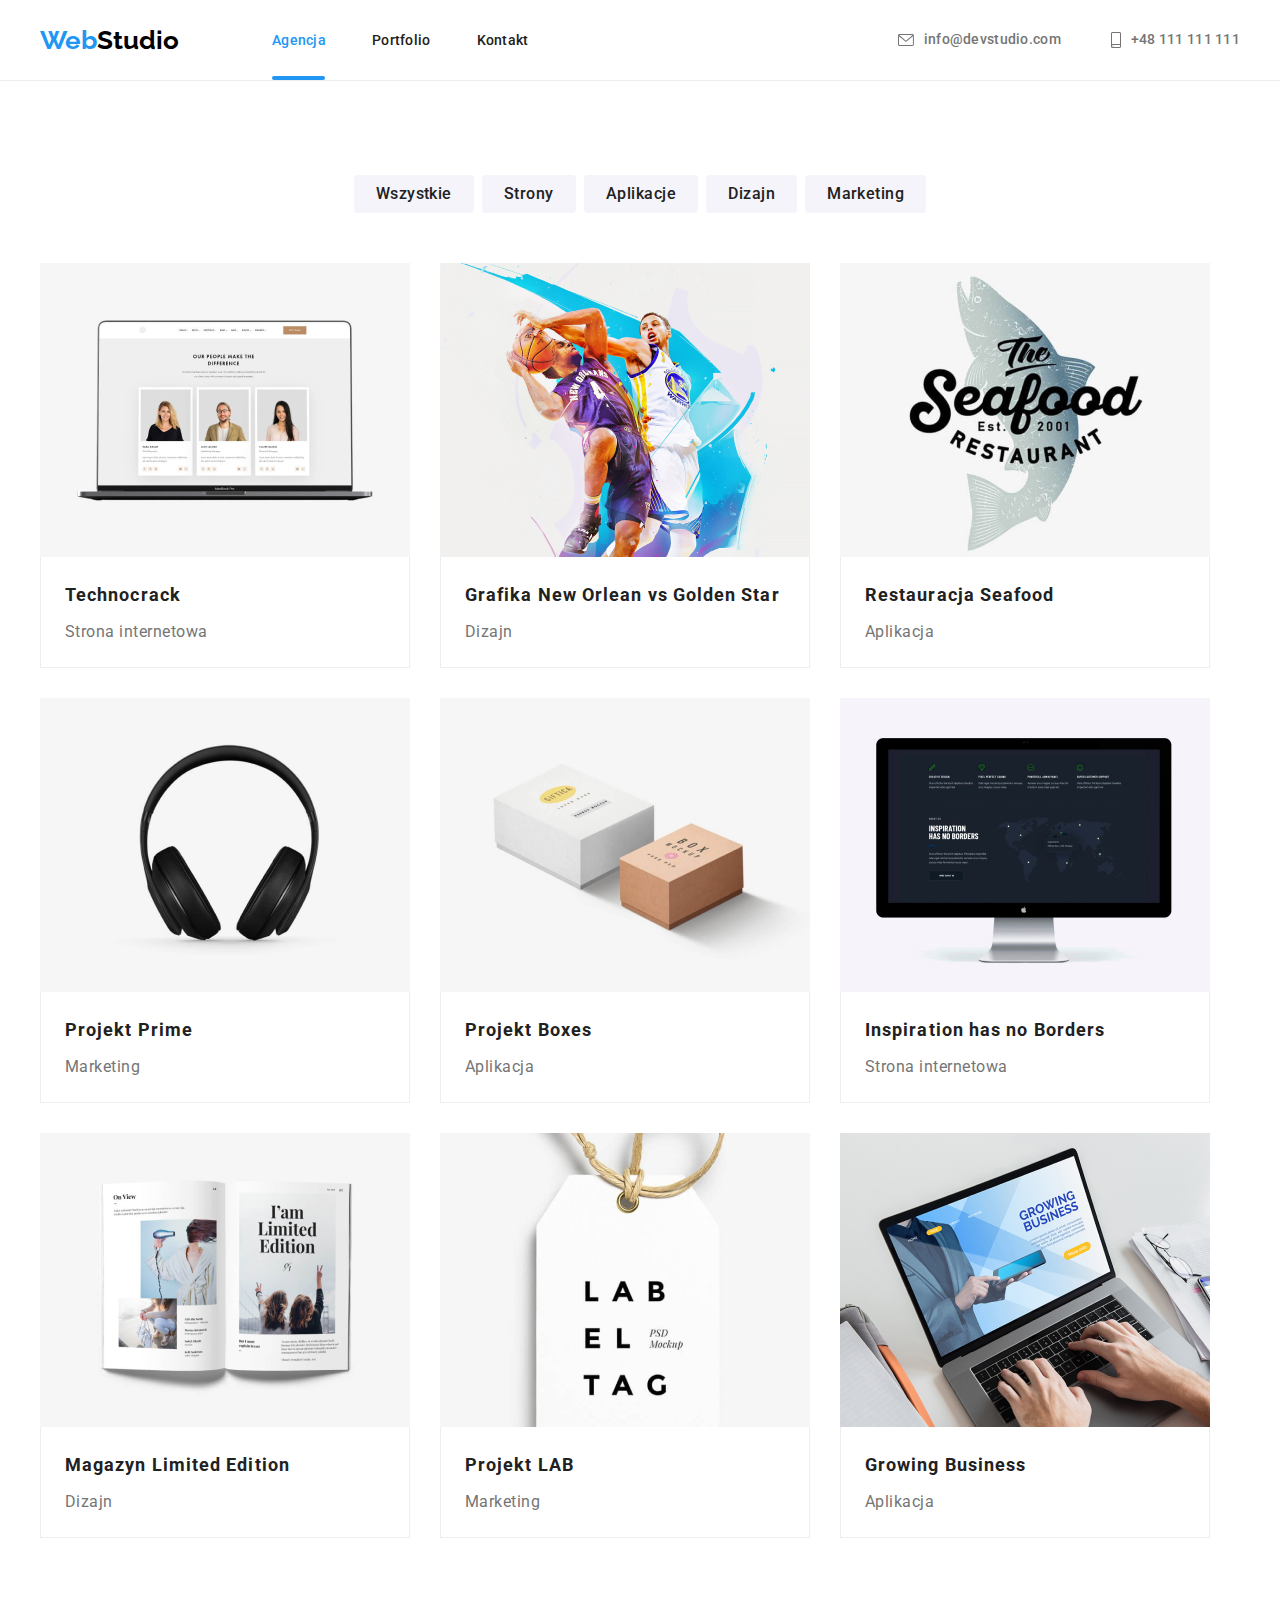
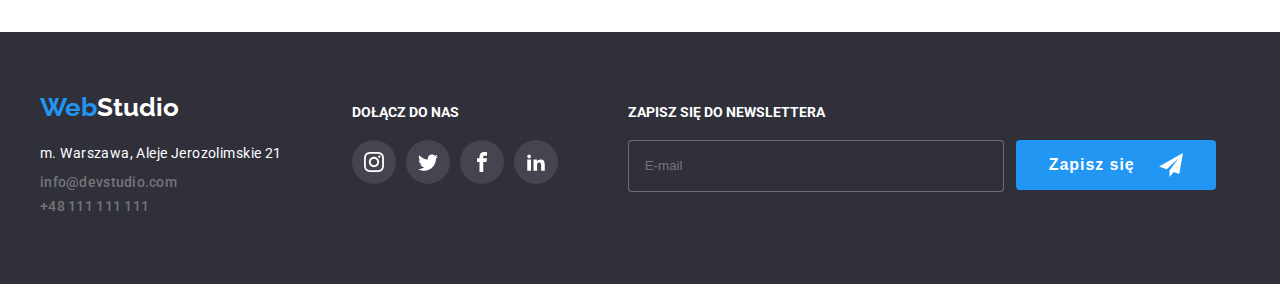
==== commit 17425992: "creat new blocks" ====
--- a/portfolio.html
+++ b/portfolio.html
@@ -27,21 +27,23 @@
         <div class="container header-box">
           <nav class="nav-box">
             <a class="logo" href="index.html"><span class="logo__web">Web</span>Studio</a>
-            <ul class="list nav-list">
-              <li class="nav-list__item">
-                <a class="nav-list__link" href="index.html">Agencja</a>
+            <ul class="list nav-box__list">
+              <li class="nav-box__list-item">
+                <a class="nav-box__list-link nav-box__list-link--active" href="index.html"
+                  >Agencja</a
+                >
               </li>
-              <li class="nav-list__item">
-                <a class="nav-list__link nav-list__link--active" href="portfolio.html">Portfolio</a>
+              <li class="nav-box__list-item">
+                <a class="nav-box__list-link" href="portfolio.html">Portfolio</a>
               </li>
-              <li class="nav-list__item">
-                <a class="nav-list__link" href="index.html">Kontakt</a>
+              <li class="nav-box__list-item">
+                <a class="nav-box__list-link" href="index.html">Kontakt</a>
               </li>
             </ul>
           </nav>
           <div class="contact-box">
             <div class="contact-box__svg">
-              <a class="contact-links" href="mailto:info@devstudio.com">
+              <a class="contact-box__links" href="mailto:info@devstudio.com">
                 <svg class="contact-box__icon" width="16" height="12">
                   <use href="images/icons.svg#icon-envelope"></use>
                 </svg>
@@ -49,7 +51,7 @@
               </a>
             </div>
             <div class="contact-box__svg">
-              <a class="contact-links" href="tel:+48111111111">
+              <a class="contact-box__links" href="tel:+48111111111">
                 <svg class="contact-box__icon" width="10" height="16">
                   <use href="images/icons.svg#icon-smartphone"></use>
                 </svg>
@@ -71,206 +73,206 @@
           <li><button class="button-list__item" type="button">Marketing</button></li>
         </ul>
         <!-- PICTRURE GRID -->
-        <ul class="list pictures-list">
-          <li>
-            <div class="pictures-list-item">
-              <div class="picture-overlay">
+        <ul class="list grid">
+          <li>
+            <div class="grid-box">
+              <div class="grid-box__image">
                 <img src="images/laptop.jpg" alt="laptop" width="370" height="294" />
-                <div class="overlay">
-                  <p class="overlay-text">
-                    Technocrack jest popularną platformą wykorzystywaną do rozpowszechniania
-                    koronawirusa. Firmy wykorzystują tę platformę do celów szpiegowskich i ataków na
-                    niezabezpieczone serwery konkurencji
-                  </p>
-                </div>
-              </div>
-              <div class="caption-box">
-                <h3 class="picture-caption">Technocrack</h3>
-                <p class="secondary-picture-caption">Strona internetowa</p>
-              </div>
-            </div>
-          </li>
-          <li>
-            <div class="pictures-list-item">
-              <div class="picture-overlay">
+                <div class="grid-box__overlay">
+                  <p class="grid-box__descripion">
+                    Technocrack jest popularną platformą wykorzystywaną do rozpowszechniania
+                    koronawirusa. Firmy wykorzystują tę platformę do celów szpiegowskich i ataków na
+                    niezabezpieczone serwery konkurencji
+                  </p>
+                </div>
+              </div>
+              <div class="grid-box__caption">
+                <h3 class="grid-box__caption--major">Technocrack</h3>
+                <p class="grid-box__caption--secondary">Strona internetowa</p>
+              </div>
+            </div>
+          </li>
+          <li>
+            <div class="grid-box">
+              <div class="grid-box__image">
                 <img
                   src="images/basketballplayers.jpg"
                   alt="mężczyżni grający w koszykówkę"
                   width="370"
                   height="294"
                 />
-                <div class="overlay">
-                  <p class="overlay-text">
-                    Technocrack jest popularną platformą wykorzystywaną do rozpowszechniania
-                    koronawirusa. Firmy wykorzystują tę platformę do celów szpiegowskich i ataków na
-                    niezabezpieczone serwery konkurencji
-                  </p>
-                </div>
-              </div>
-              <div class="caption-box">
-                <h3 class="picture-caption">Grafika New Orlean vs Golden Star</h3>
-                <p class="secondary-picture-caption">Dizajn</p>
-              </div>
-            </div>
-          </li>
-          <li>
-            <div class="pictures-list-item">
-              <div class="picture-overlay">
+                <div class="grid-box__overlay">
+                  <p class="grid-box__descripion">
+                    Technocrack jest popularną platformą wykorzystywaną do rozpowszechniania
+                    koronawirusa. Firmy wykorzystują tę platformę do celów szpiegowskich i ataków na
+                    niezabezpieczone serwery konkurencji
+                  </p>
+                </div>
+              </div>
+              <div class="grid-box__caption">
+                <h3 class="grid-box__caption--major">Grafika New Orlean vs Golden Star</h3>
+                <p class="grid-box__caption--secondary">Dizajn</p>
+              </div>
+            </div>
+          </li>
+          <li>
+            <div class="grid-box">
+              <div class="grid-box__image">
                 <img
                   src="images/seafoodrestaurant.jpg"
                   alt="logo restauracji z owocami morza"
                   width="370"
                   height="294"
                 />
-                <div class="overlay">
-                  <p class="overlay-text">
-                    Technocrack jest popularną platformą wykorzystywaną do rozpowszechniania
-                    koronawirusa. Firmy wykorzystują tę platformę do celów szpiegowskich i ataków na
-                    niezabezpieczone serwery konkurencji
-                  </p>
-                </div>
-              </div>
-              <div class="caption-box">
-                <h3 class="picture-caption">Restauracja Seafood</h3>
-                <p class="secondary-picture-caption">Aplikacja</p>
-              </div>
-            </div>
-          </li>
-          <li>
-            <div class="pictures-list-item">
-              <div class="picture-overlay">
+                <div class="grid-box__overlay">
+                  <p class="grid-box__descripion">
+                    Technocrack jest popularną platformą wykorzystywaną do rozpowszechniania
+                    koronawirusa. Firmy wykorzystują tę platformę do celów szpiegowskich i ataków na
+                    niezabezpieczone serwery konkurencji
+                  </p>
+                </div>
+              </div>
+              <div class="grid-box__caption">
+                <h3 class="grid-box__caption--major">Restauracja Seafood</h3>
+                <p class="grid-box__caption--secondary">Aplikacja</p>
+              </div>
+            </div>
+          </li>
+          <li>
+            <div class="grid-box">
+              <div class="grid-box__image">
                 <img
                   src="images/headphones.jpg"
                   alt="słuchawki bezprzewodowe"
                   width="370"
                   height="294"
                 />
-                <div class="overlay">
-                  <p class="overlay-text">
-                    Technocrack jest popularną platformą wykorzystywaną do rozpowszechniania
-                    koronawirusa. Firmy wykorzystują tę platformę do celów szpiegowskich i ataków na
-                    niezabezpieczone serwery konkurencji
-                  </p>
-                </div>
-              </div>
-              <div class="caption-box">
-                <h3 class="picture-caption">Projekt Prime</h3>
-                <p class="secondary-picture-caption">Marketing</p>
-              </div>
-            </div>
-          </li>
-          <li>
-            <div class="pictures-list-item">
-              <div class="picture-overlay">
+                <div class="grid-box__overlay">
+                  <p class="grid-box__descripion">
+                    Technocrack jest popularną platformą wykorzystywaną do rozpowszechniania
+                    koronawirusa. Firmy wykorzystują tę platformę do celów szpiegowskich i ataków na
+                    niezabezpieczone serwery konkurencji
+                  </p>
+                </div>
+              </div>
+              <div class="grid-box__caption">
+                <h3 class="grid-box__caption--major">Projekt Prime</h3>
+                <p class="grid-box__caption--secondary">Marketing</p>
+              </div>
+            </div>
+          </li>
+          <li>
+            <div class="grid-box">
+              <div class="grid-box__image">
                 <img
                   src="images/boxes.jpg"
                   alt="większe białe pudełko i bladoróżowe mniejsze"
                   width="370"
                   height="294"
                 />
-                <div class="overlay">
-                  <p class="overlay-text">
-                    Technocrack jest popularną platformą wykorzystywaną do rozpowszechniania
-                    koronawirusa. Firmy wykorzystują tę platformę do celów szpiegowskich i ataków na
-                    niezabezpieczone serwery konkurencji
-                  </p>
-                </div>
-              </div>
-              <div class="caption-box">
-                <h3 class="picture-caption">Projekt Boxes</h3>
-                <p class="secondary-picture-caption">Aplikacja</p>
-              </div>
-            </div>
-          </li>
-          <li>
-            <div class="pictures-list-item">
-              <div class="picture-overlay">
+                <div class="grid-box__overlay">
+                  <p class="grid-box__descripion">
+                    Technocrack jest popularną platformą wykorzystywaną do rozpowszechniania
+                    koronawirusa. Firmy wykorzystują tę platformę do celów szpiegowskich i ataków na
+                    niezabezpieczone serwery konkurencji
+                  </p>
+                </div>
+              </div>
+              <div class="grid-box__caption">
+                <h3 class="grid-box__caption--major">Projekt Boxes</h3>
+                <p class="grid-box__caption--secondary">Aplikacja</p>
+              </div>
+            </div>
+          </li>
+          <li>
+            <div class="grid-box">
+              <div class="grid-box__image">
                 <img
                   src="images/monitor.jpg"
                   alt="monitor komputera stacjonarnego"
                   width="370"
                   height="294"
                 />
-                <div class="overlay">
-                  <p class="overlay-text">
-                    Technocrack jest popularną platformą wykorzystywaną do rozpowszechniania
-                    koronawirusa. Firmy wykorzystują tę platformę do celów szpiegowskich i ataków na
-                    niezabezpieczone serwery konkurencji
-                  </p>
-                </div>
-              </div>
-              <div class="caption-box">
-                <h3 class="picture-caption">Inspiration has no Borders</h3>
-                <p class="secondary-picture-caption">Strona internetowa</p>
-              </div>
-            </div>
-          </li>
-          <li>
-            <div class="pictures-list-item">
-              <div class="picture-overlay">
+                <div class="grid-box__overlay">
+                  <p class="grid-box__descripion">
+                    Technocrack jest popularną platformą wykorzystywaną do rozpowszechniania
+                    koronawirusa. Firmy wykorzystują tę platformę do celów szpiegowskich i ataków na
+                    niezabezpieczone serwery konkurencji
+                  </p>
+                </div>
+              </div>
+              <div class="grid-box__caption">
+                <h3 class="grid-box__caption--major">Inspiration has no Borders</h3>
+                <p class="grid-box__caption--secondary">Strona internetowa</p>
+              </div>
+            </div>
+          </li>
+          <li>
+            <div class="grid-box">
+              <div class="grid-box__image">
                 <img
                   src="images/newspaperpage.jpg"
                   alt="otwarty magazyn/gazeta"
                   width="370"
                   height="294"
                 />
-                <div class="overlay">
-                  <p class="overlay-text">
-                    Technocrack jest popularną platformą wykorzystywaną do rozpowszechniania
-                    koronawirusa. Firmy wykorzystują tę platformę do celów szpiegowskich i ataków na
-                    niezabezpieczone serwery konkurencji
-                  </p>
-                </div>
-              </div>
-              <div class="caption-box">
-                <h3 class="picture-caption">Magazyn Limited Edition</h3>
-                <p class="secondary-picture-caption">Dizajn</p>
-              </div>
-            </div>
-          </li>
-          <li>
-            <div class="pictures-list-item">
-              <div class="picture-overlay">
+                <div class="grid-box__overlay">
+                  <p class="grid-box__descripion">
+                    Technocrack jest popularną platformą wykorzystywaną do rozpowszechniania
+                    koronawirusa. Firmy wykorzystują tę platformę do celów szpiegowskich i ataków na
+                    niezabezpieczone serwery konkurencji
+                  </p>
+                </div>
+              </div>
+              <div class="grid-box__caption">
+                <h3 class="grid-box__caption--major">Magazyn Limited Edition</h3>
+                <p class="grid-box__caption--secondary">Dizajn</p>
+              </div>
+            </div>
+          </li>
+          <li>
+            <div class="grid-box">
+              <div class="grid-box__image">
                 <img
                   src="images/pendant.jpg"
                   alt="zawieszka z napisem label tag"
                   width="370"
                   height="294"
                 />
-                <div class="overlay">
-                  <p class="overlay-text">
-                    Technocrack jest popularną platformą wykorzystywaną do rozpowszechniania
-                    koronawirusa. Firmy wykorzystują tę platformę do celów szpiegowskich i ataków na
-                    niezabezpieczone serwery konkurencji
-                  </p>
-                </div>
-              </div>
-              <div class="caption-box">
-                <h3 class="picture-caption">Projekt LAB</h3>
-                <p class="secondary-picture-caption">Marketing</p>
-              </div>
-            </div>
-          </li>
-          <li>
-            <div class="pictures-list-item">
-              <div class="picture-overlay">
+                <div class="grid-box__overlay">
+                  <p class="grid-box__descripion">
+                    Technocrack jest popularną platformą wykorzystywaną do rozpowszechniania
+                    koronawirusa. Firmy wykorzystują tę platformę do celów szpiegowskich i ataków na
+                    niezabezpieczone serwery konkurencji
+                  </p>
+                </div>
+              </div>
+              <div class="grid-box__caption">
+                <h3 class="grid-box__caption--major">Projekt LAB</h3>
+                <p class="grid-box__caption--secondary">Marketing</p>
+              </div>
+            </div>
+          </li>
+          <li>
+            <div class="grid-box">
+              <div class="grid-box__image">
                 <img
                   src="images/computerwork.jpg"
                   alt="praca na laptopie"
                   width="370"
                   height="294"
                 />
-                <div class="overlay">
-                  <p class="overlay-text">
-                    Technocrack jest popularną platformą wykorzystywaną do rozpowszechniania
-                    koronawirusa. Firmy wykorzystują tę platformę do celów szpiegowskich i ataków na
-                    niezabezpieczone serwery konkurencji
-                  </p>
-                </div>
-              </div>
-              <div class="caption-box">
-                <h3 class="picture-caption">Growing Business</h3>
-                <p class="secondary-picture-caption">Aplikacja</p>
+                <div class="grid-box__overlay">
+                  <p class="grid-box__descripion">
+                    Technocrack jest popularną platformą wykorzystywaną do rozpowszechniania
+                    koronawirusa. Firmy wykorzystują tę platformę do celów szpiegowskich i ataków na
+                    niezabezpieczone serwery konkurencji
+                  </p>
+                </div>
+              </div>
+              <div class="grid-box__caption">
+                <h3 class="grid-box__caption--major">Growing Business</h3>
+                <p class="grid-box__caption--secondary">Aplikacja</p>
               </div>
             </div>
           </li>
@@ -287,14 +289,16 @@
             >
           </div>
           <ul class="list contact-list">
-            <li><div class="footer-contacts">m. Warszawa, Aleje Jerozolimskie 21</div></li>
+            <li><div class="contact-list__item">m. Warszawa, Aleje Jerozolimskie 21</div></li>
             <li>
-              <a class="footer-contacts contact-links" href="mailto:info@devstudio.com"
+              <a class="contact-list__item contact-box__links" href="mailto:info@devstudio.com"
                 >info@devstudio.com</a
               >
             </li>
             <li>
-              <a class="footer-contacts contact-links" href="tel:+48111111111">+48 111 111 111</a>
+              <a class="contact-list__item contact-box__links" href="tel:+48111111111"
+                >+48 111 111 111</a
+              >
             </li>
           </ul>
         </div>
--- a/css/main.min.css
+++ b/css/main.min.css
@@ -63,15 +63,6 @@
           align-items: center;
 }
 
-.nav-box {
-  display: -webkit-box;
-  display: -ms-flexbox;
-  display: flex;
-  -webkit-box-align: center;
-      -ms-flex-align: center;
-          align-items: center;
-}
-
 .logo {
   font-family: "Raleway", sans-serif;
   font-weight: 700;
@@ -83,7 +74,15 @@
   color: #2196f3;
 }
 
-.nav-list {
+.nav-box {
+  display: -webkit-box;
+  display: -ms-flexbox;
+  display: flex;
+  -webkit-box-align: center;
+      -ms-flex-align: center;
+          align-items: center;
+}
+.nav-box__list {
   display: -webkit-box;
   display: -ms-flexbox;
   display: flex;
@@ -92,7 +91,7 @@
   padding-bottom: 32px;
   margin-left: 93px;
 }
-.nav-list__item {
+.nav-box__list-item {
   font-family: "Roboto", sans-serif;
   font-weight: 500;
   font-size: 14px;
@@ -100,7 +99,7 @@
   letter-spacing: 0.02em;
   color: #212121;
 }
-.nav-list__link {
+.nav-box__list-link {
   color: #212121;
   text-decoration: none;
   -webkit-transition-property: color;
@@ -110,15 +109,15 @@
   -webkit-transition-timing-function: cubic-bezier(0.4, 0, 0.2, 1);
           transition-timing-function: cubic-bezier(0.4, 0, 0.2, 1);
 }
-.nav-list__link:hover, .nav-list__link:focus {
+.nav-box__list-link:hover, .nav-box__list-link:focus {
   color: #2196f3;
   text-decoration: none;
 }
-.nav-list__link--active {
+.nav-box__list-link--active {
   position: relative;
   color: #2196f3;
 }
-.nav-list__link--active::after {
+.nav-box__list-link--active::after {
   content: "";
   display: block;
   position: absolute;
@@ -146,8 +145,7 @@
   -webkit-transition-timing-function: cubic-bezier(0.4, 0, 0.2, 1);
           transition-timing-function: cubic-bezier(0.4, 0, 0.2, 1);
 }
-
-.contact-links {
+.contact-box__links {
   font-family: "Roboto", sans-serif;
   font-weight: 500;
   font-size: 14px;
@@ -169,11 +167,11 @@
   -webkit-transition-timing-function: cubic-bezier(0.4, 0, 0.2, 1);
           transition-timing-function: cubic-bezier(0.4, 0, 0.2, 1);
 }
-.contact-links:hover, .contact-links:focus {
+.contact-box__links:hover, .contact-box__links:focus {
   color: #2196f3;
   text-decoration: none;
 }
-.contact-links:hover > .contact-box__icon, .contact-links:focus > .contact-box__icon {
+.contact-box__links:hover > .contact-box__icon, .contact-box__links:focus > .contact-box__icon {
   fill: #2196f3;
 }
 
@@ -438,8 +436,7 @@
   color: #ffffff;
   padding-bottom: 60px;
 }
-
-.footer-contacts {
+.contact-list__item {
   margin-bottom: 9px;
 }
 
@@ -578,12 +575,12 @@
   color: rgb(0, 0, 0);
 }
 
-.backdrop-modal--hidden {
+.is-hidden {
   pointer-events: none;
   visibility: hidden;
   opacity: 0;
 }
-.backdrop-modal--hidden .modal {
+.is-hidden .modal {
   -webkit-transform: scale(0);
           transform: scale(0);
 }
@@ -797,4 +794,88 @@
           box-shadow: 0px 1px 2px 0px rgba(0, 0, 0, 0.08);
   -webkit-box-shadow: 0px 3px 1px 0px rgba(0, 0, 0, 0.1);
           box-shadow: 0px 3px 1px 0px rgba(0, 0, 0, 0.1);
+}
+
+.grid {
+  display: -webkit-box;
+  display: -ms-flexbox;
+  display: flex;
+  -ms-flex-wrap: wrap;
+      flex-wrap: wrap;
+  gap: 30px;
+}
+
+.grid-box {
+  -ms-flex-preferred-size: calc((100% - 60px) / 3);
+      flex-basis: calc((100% - 60px) / 3);
+  -webkit-transition-property: -webkit-box-shadow;
+  transition-property: -webkit-box-shadow;
+  transition-property: box-shadow;
+  transition-property: box-shadow, -webkit-box-shadow;
+  -webkit-transition-duration: 250ms;
+          transition-duration: 250ms;
+  -webkit-transition-timing-function: cubic-bezier(0.4, 0, 0.2, 1);
+          transition-timing-function: cubic-bezier(0.4, 0, 0.2, 1);
+}
+.grid-box * {
+  display: block;
+}
+.grid-box:hover {
+  -webkit-box-shadow: 1px 4px 6px 0px rgba(0, 0, 0, 0.16);
+          box-shadow: 1px 4px 6px 0px rgba(0, 0, 0, 0.16);
+  -webkit-box-shadow: 0px 4px 4px 0px rgba(0, 0, 0, 0.06);
+          box-shadow: 0px 4px 4px 0px rgba(0, 0, 0, 0.06);
+  -webkit-box-shadow: 0px 1px 1px 0px rgba(0, 0, 0, 0.12);
+          box-shadow: 0px 1px 1px 0px rgba(0, 0, 0, 0.12);
+}
+.grid-box:hover .grid-box__overlay {
+  -webkit-transform: translatex(0);
+          transform: translatex(0);
+}
+.grid-box__image {
+  position: relative;
+  overflow: hidden;
+}
+.grid-box__overlay {
+  position: absolute;
+  top: 0;
+  left: 0;
+  width: 100%;
+  height: 100%;
+  background: rgba(33, 150, 243, 0.9);
+  -webkit-transform: translatey(100%);
+          transform: translatey(100%);
+  -webkit-transition: -webkit-transform 250ms ease;
+  transition: -webkit-transform 250ms ease;
+  transition: transform 250ms ease;
+  transition: transform 250ms ease, -webkit-transform 250ms ease;
+}
+.grid-box__descripion {
+  color: #ffffff;
+  font-size: 18px;
+  line-height: 28px;
+  letter-spacing: 0.03em;
+  padding: 49px 45px 49px 45px;
+}
+.grid-box__caption {
+  border-bottom: 1px solid #eeeeee;
+  border-left: 1px solid #eeeeee;
+  border-right: 1px solid #eeeeee;
+}
+.grid-box__caption--major {
+  font-weight: 700;
+  font-size: 18px;
+  line-height: 2;
+  letter-spacing: 0.06em;
+  padding-left: 24px;
+  padding-right: 24px;
+  padding-top: 20px;
+  margin-bottom: 4px;
+}
+.grid-box__caption--secondary {
+  font-size: 16px;
+  line-height: 1.87;
+  letter-spacing: 0.03em;
+  color: #757575;
+  padding: 0 24px 20px;
 }/*# sourceMappingURL=main.min.css.map */